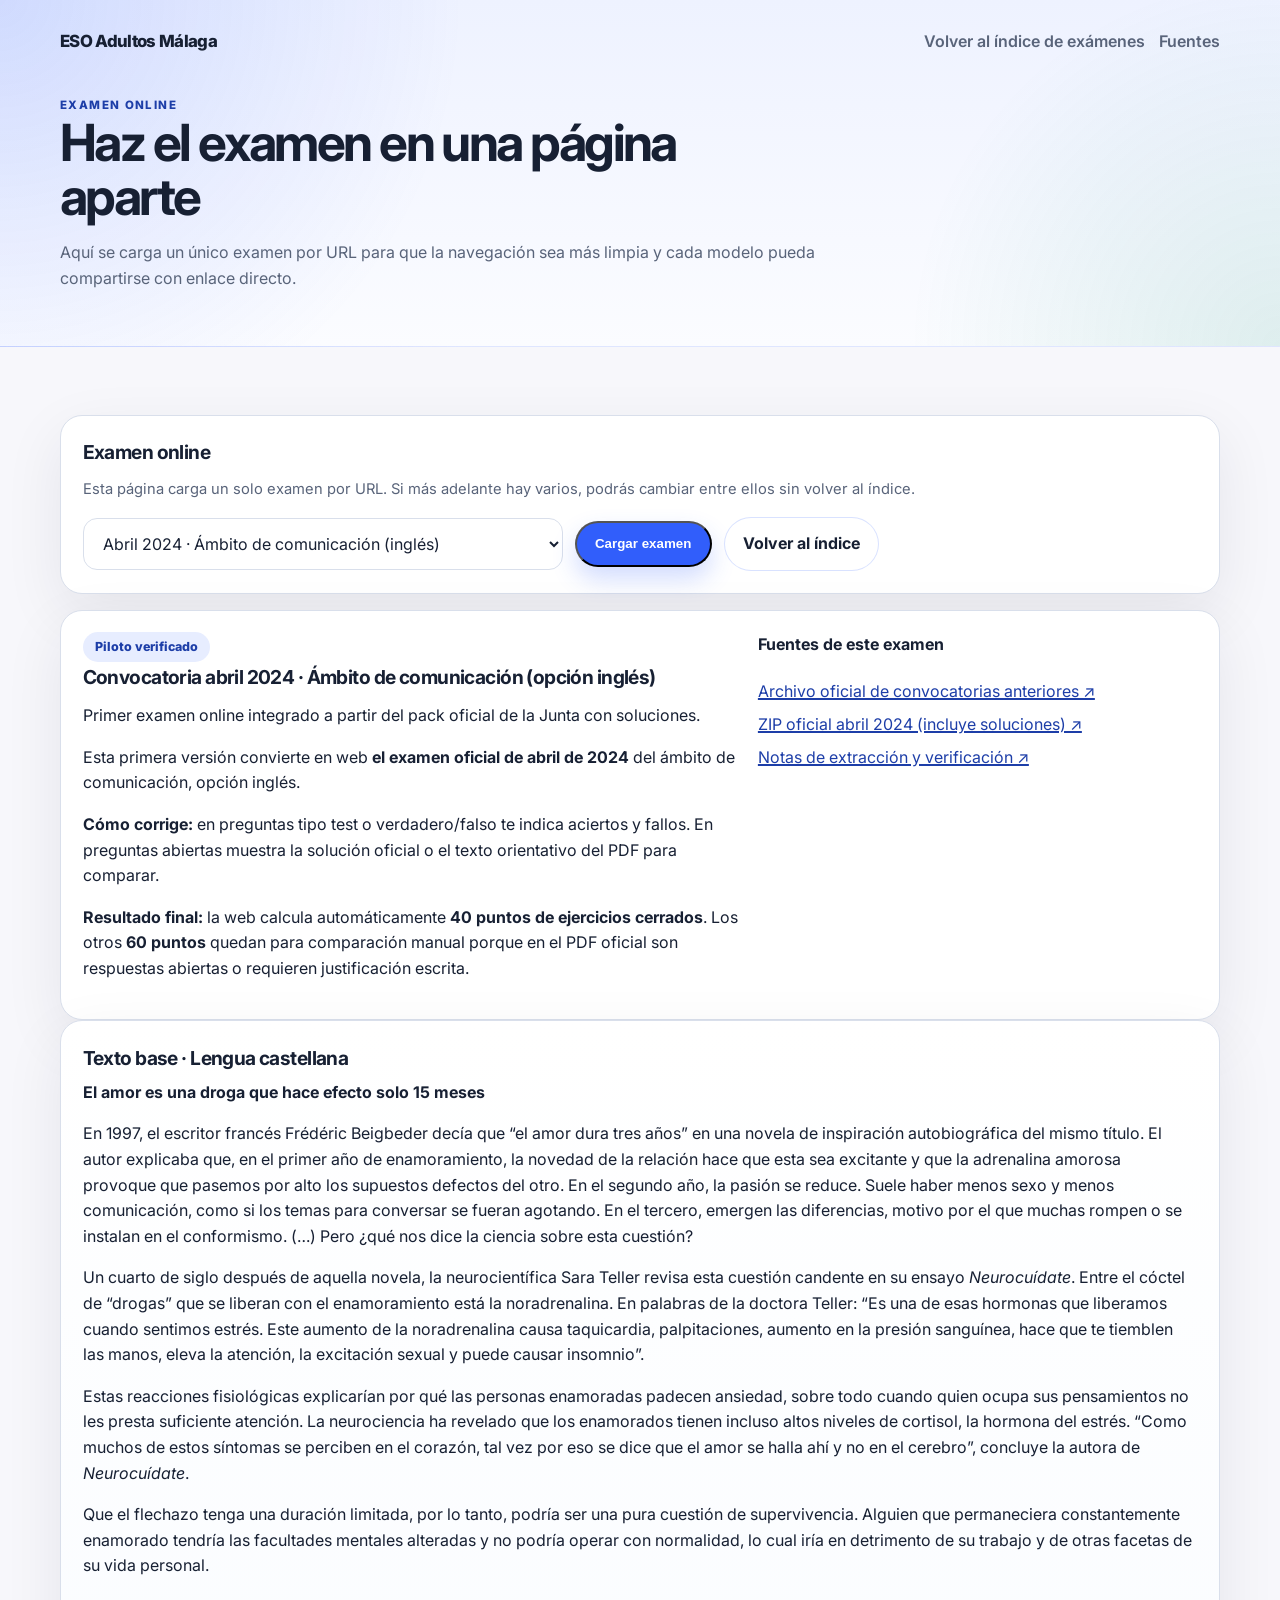
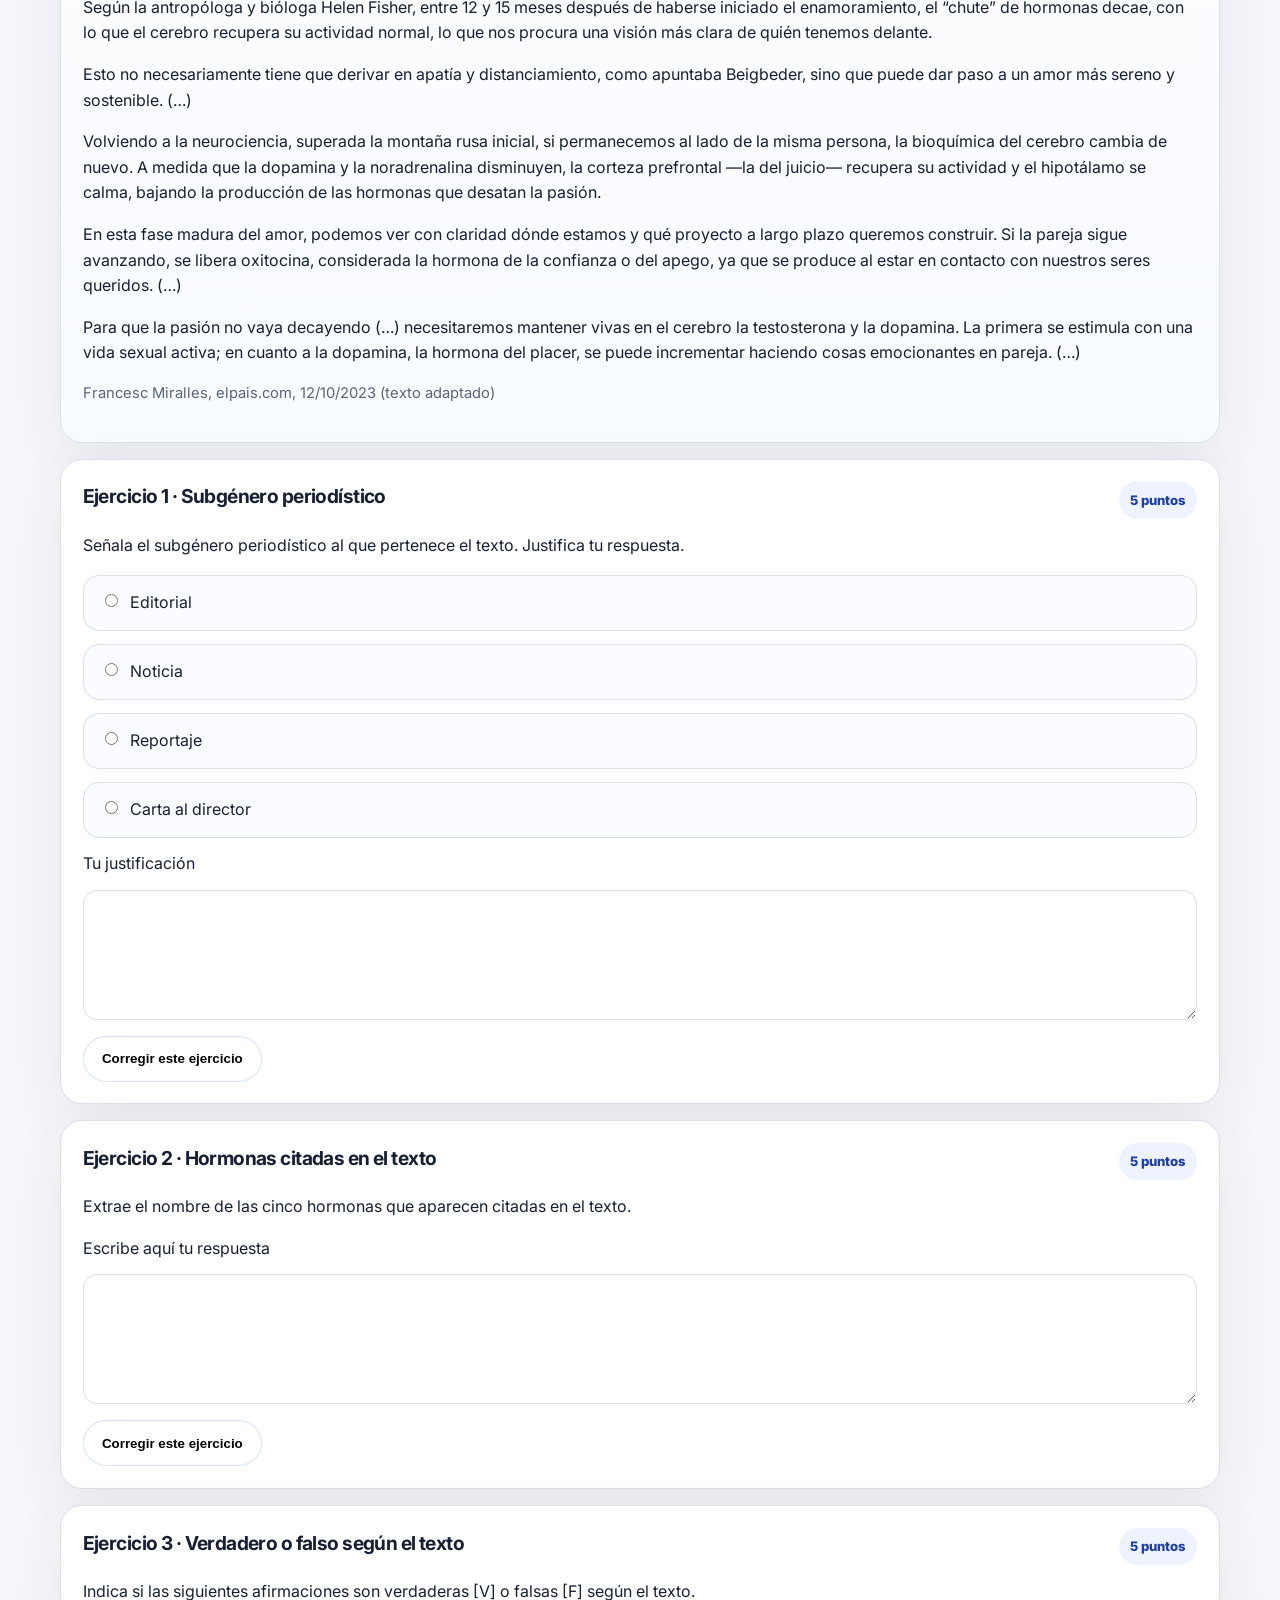
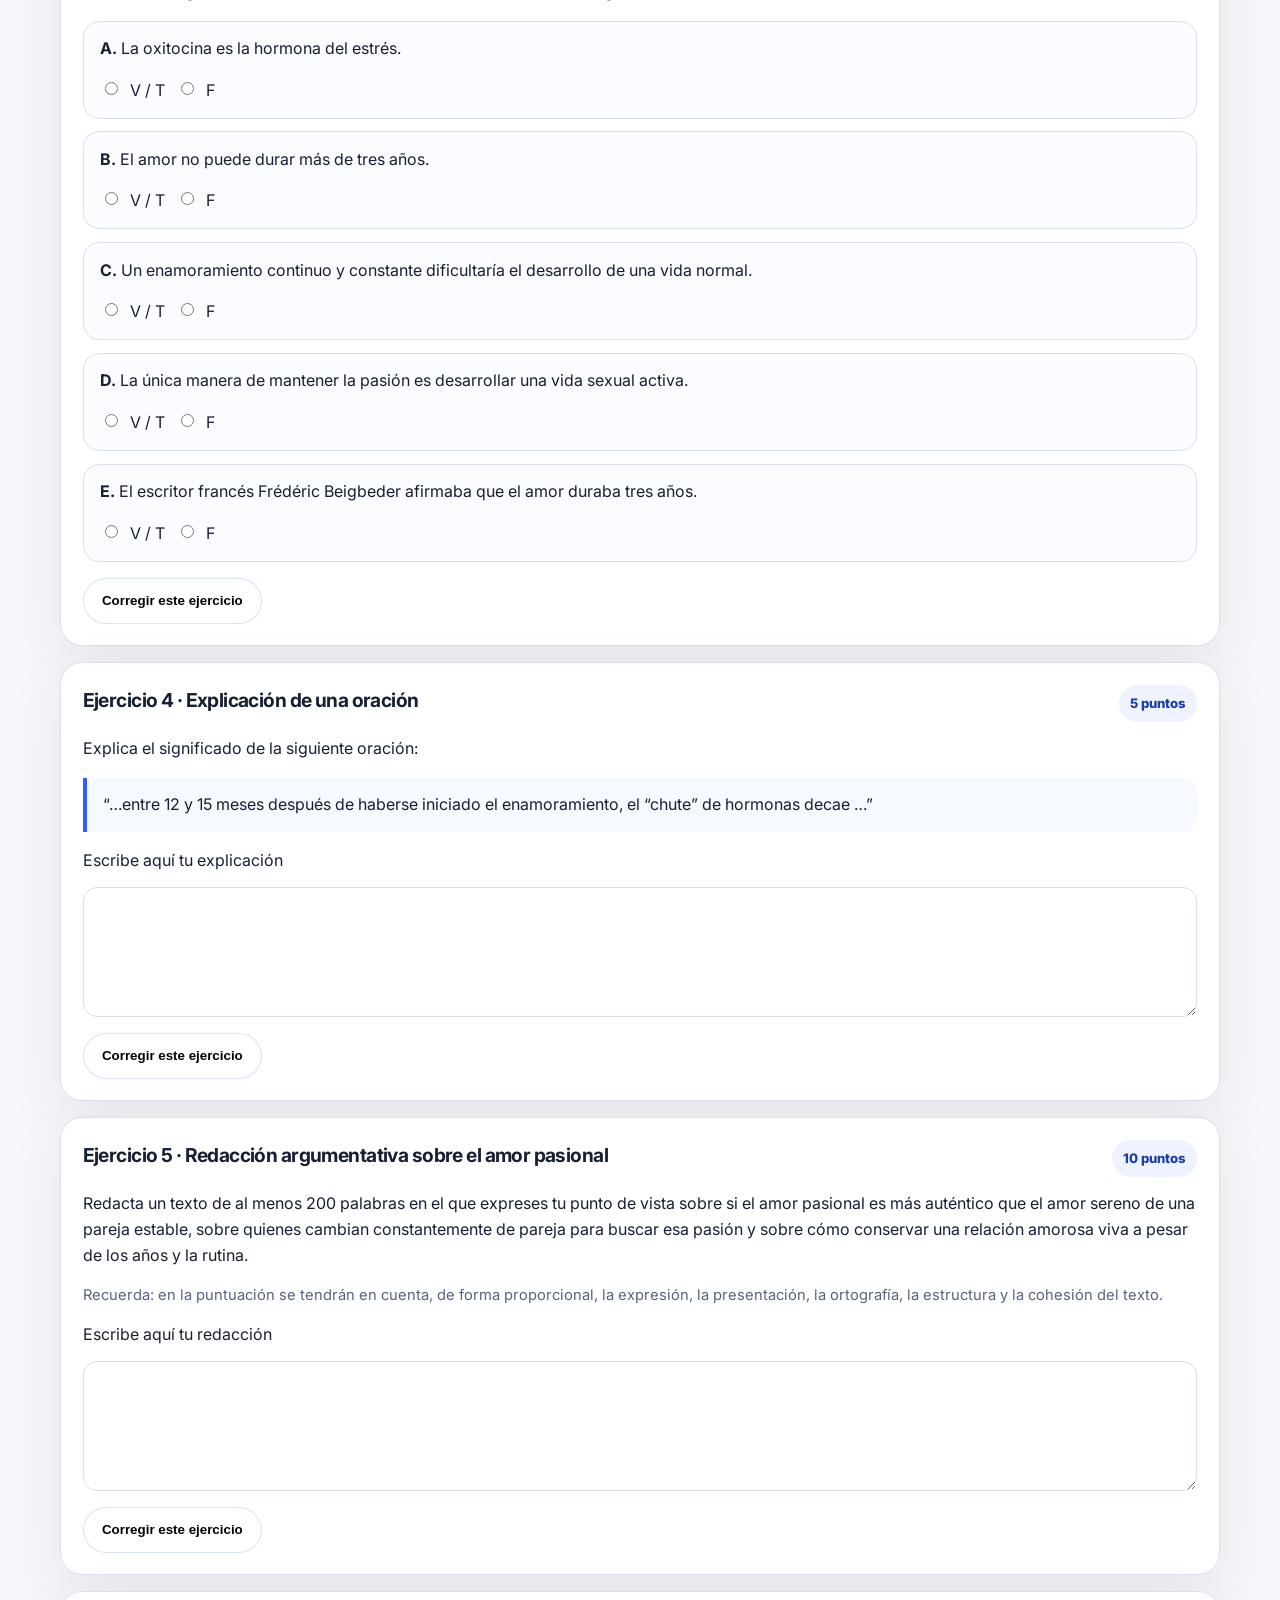
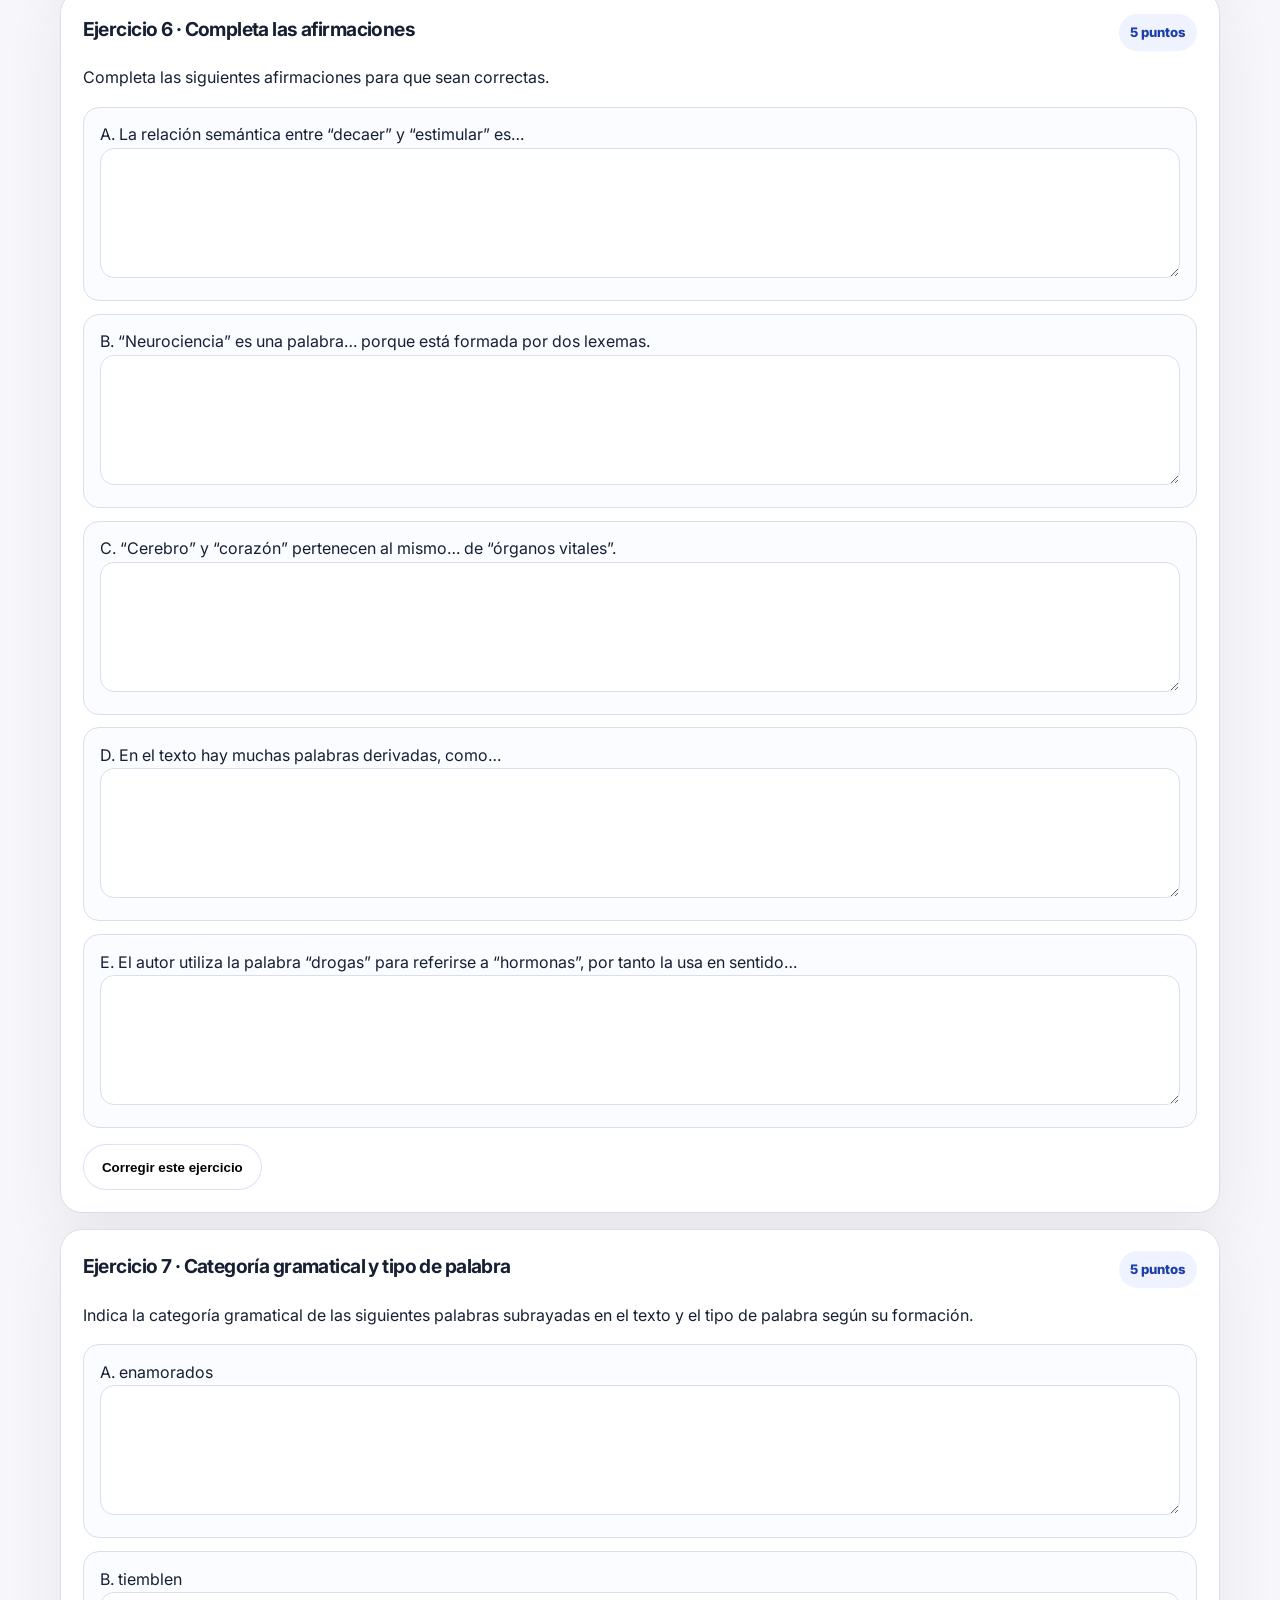
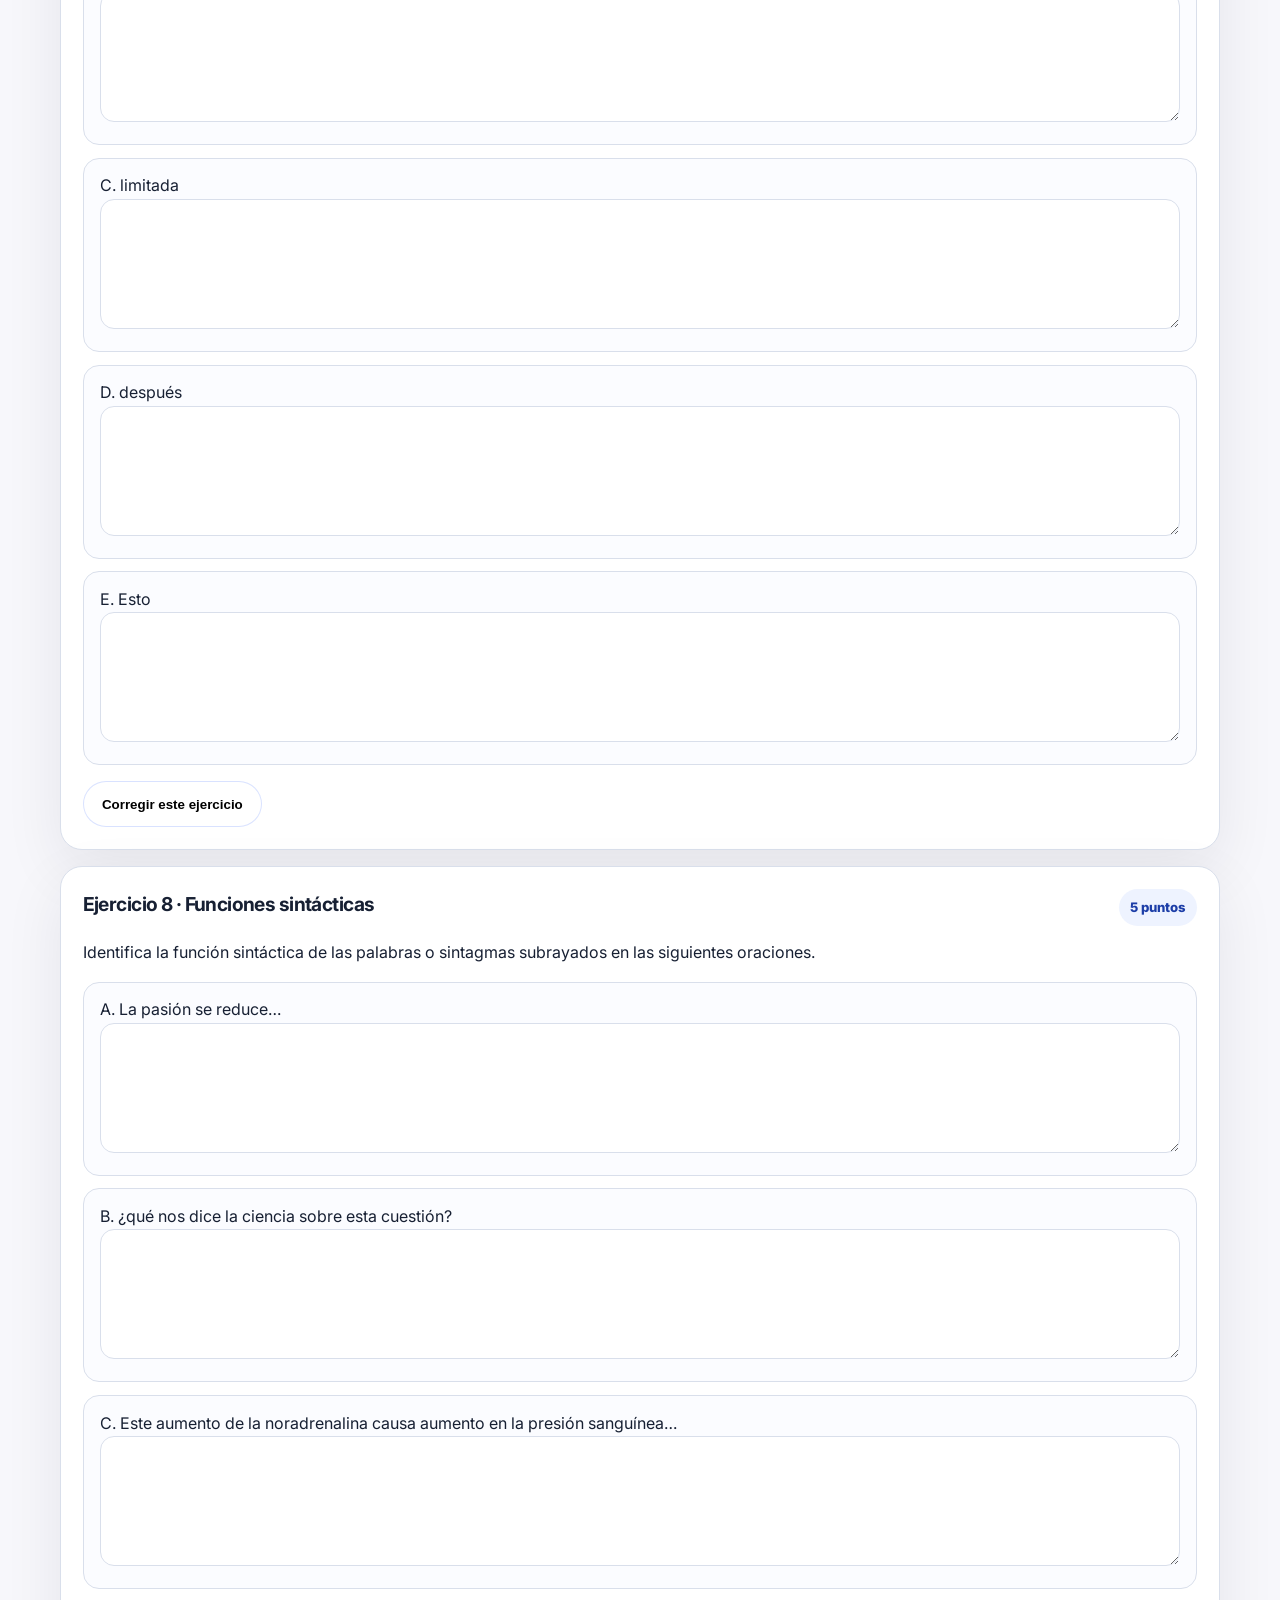
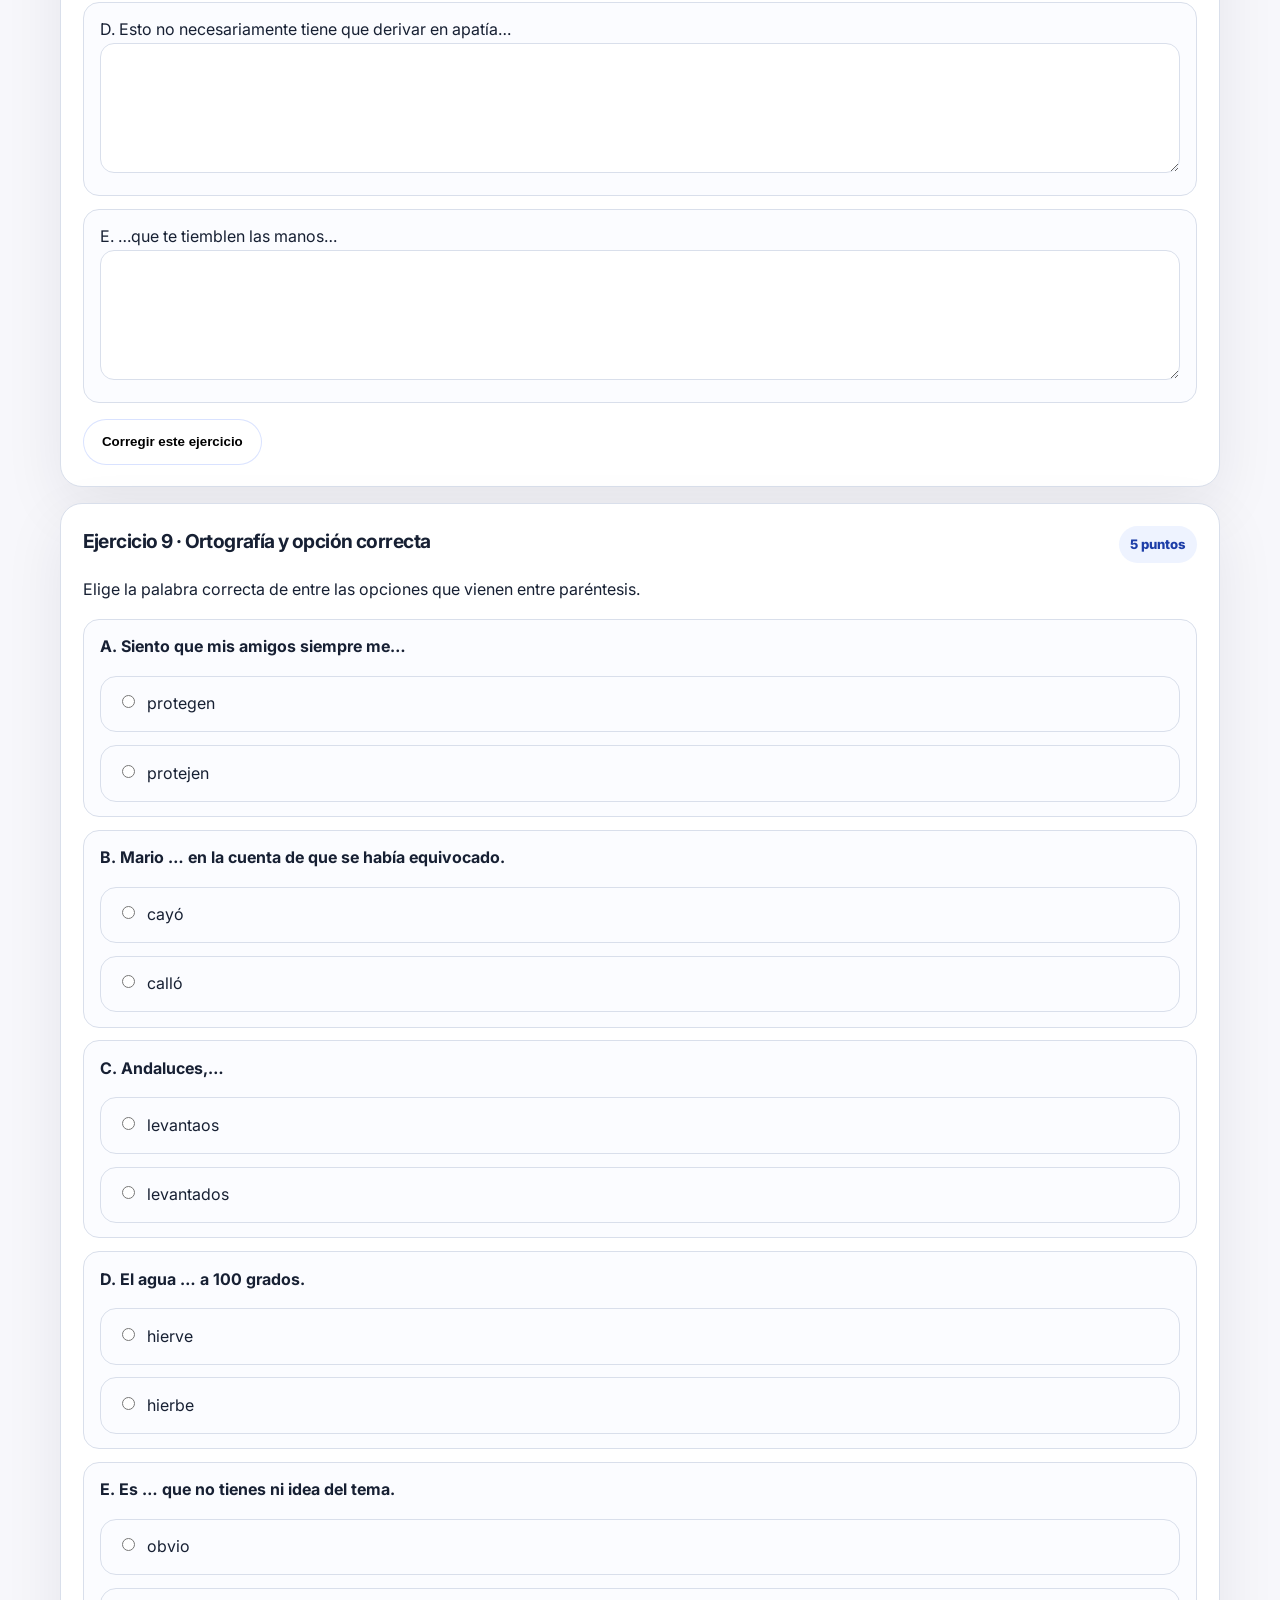
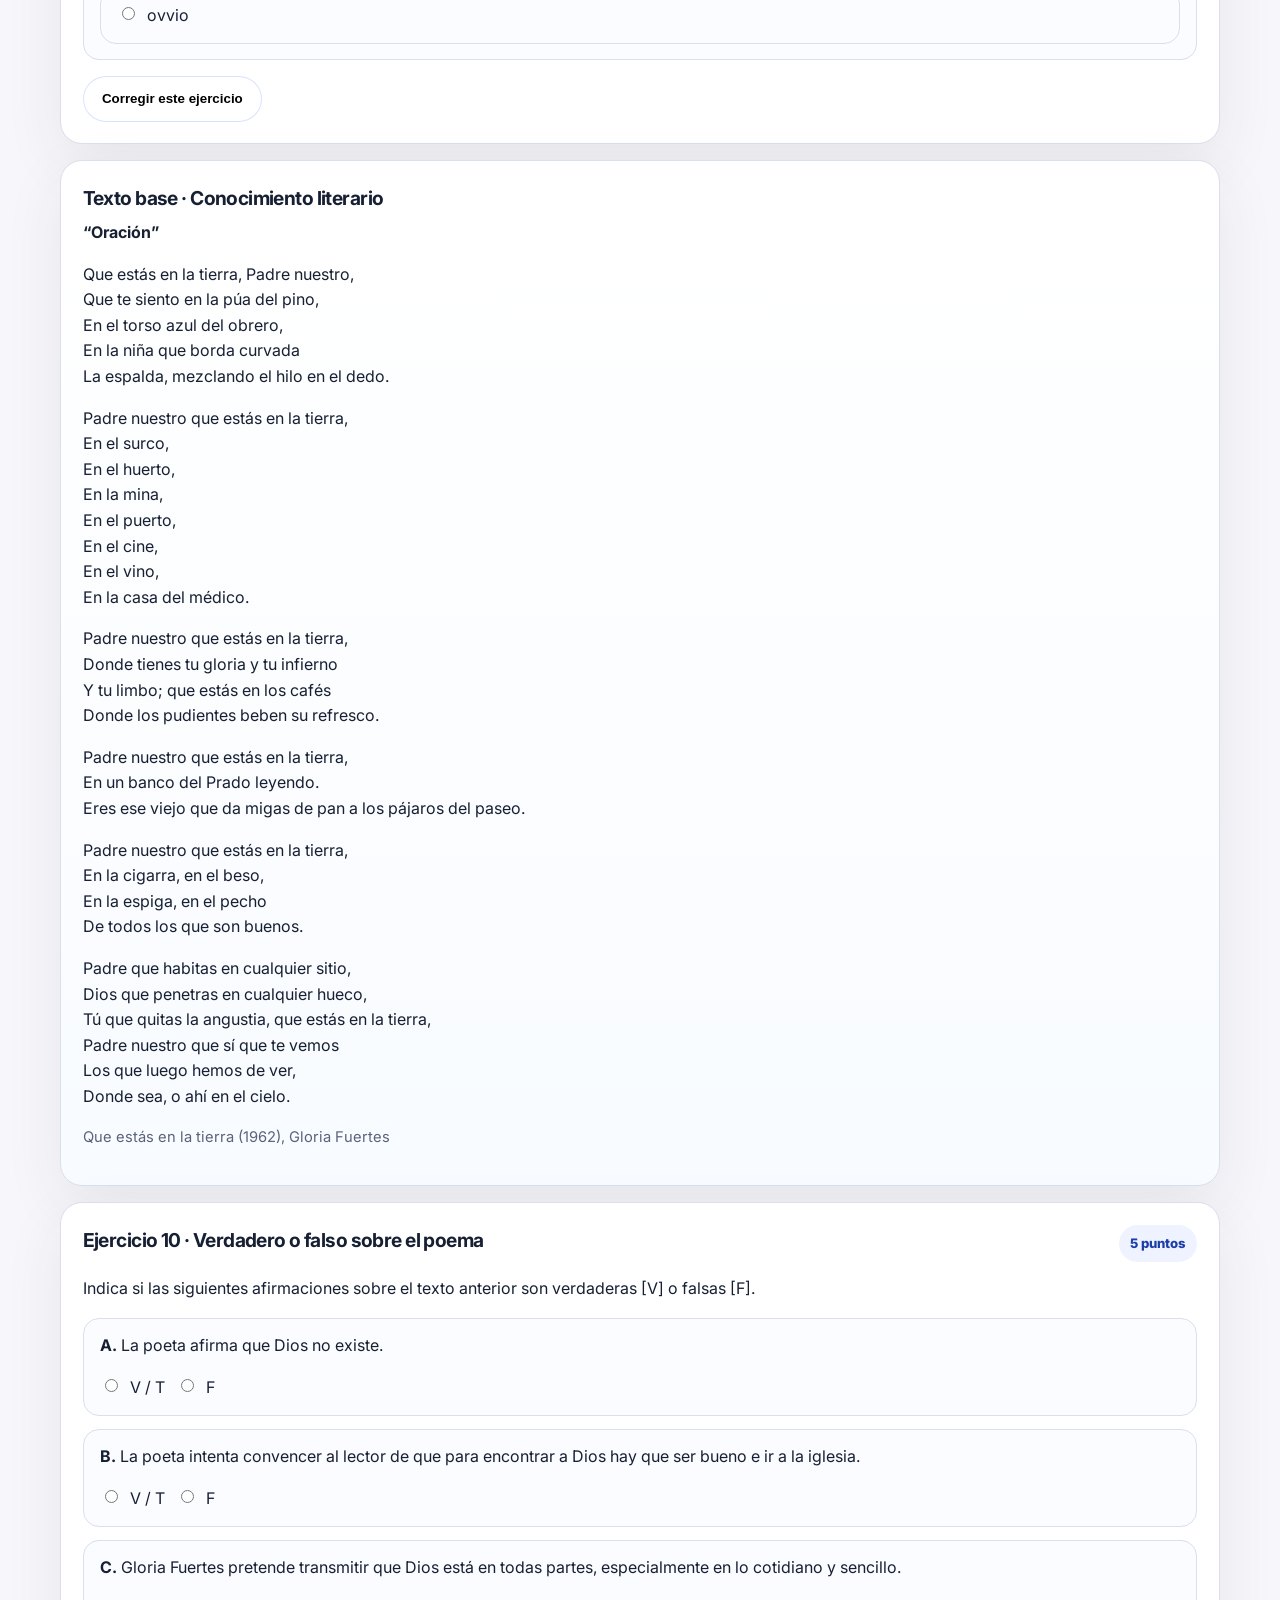
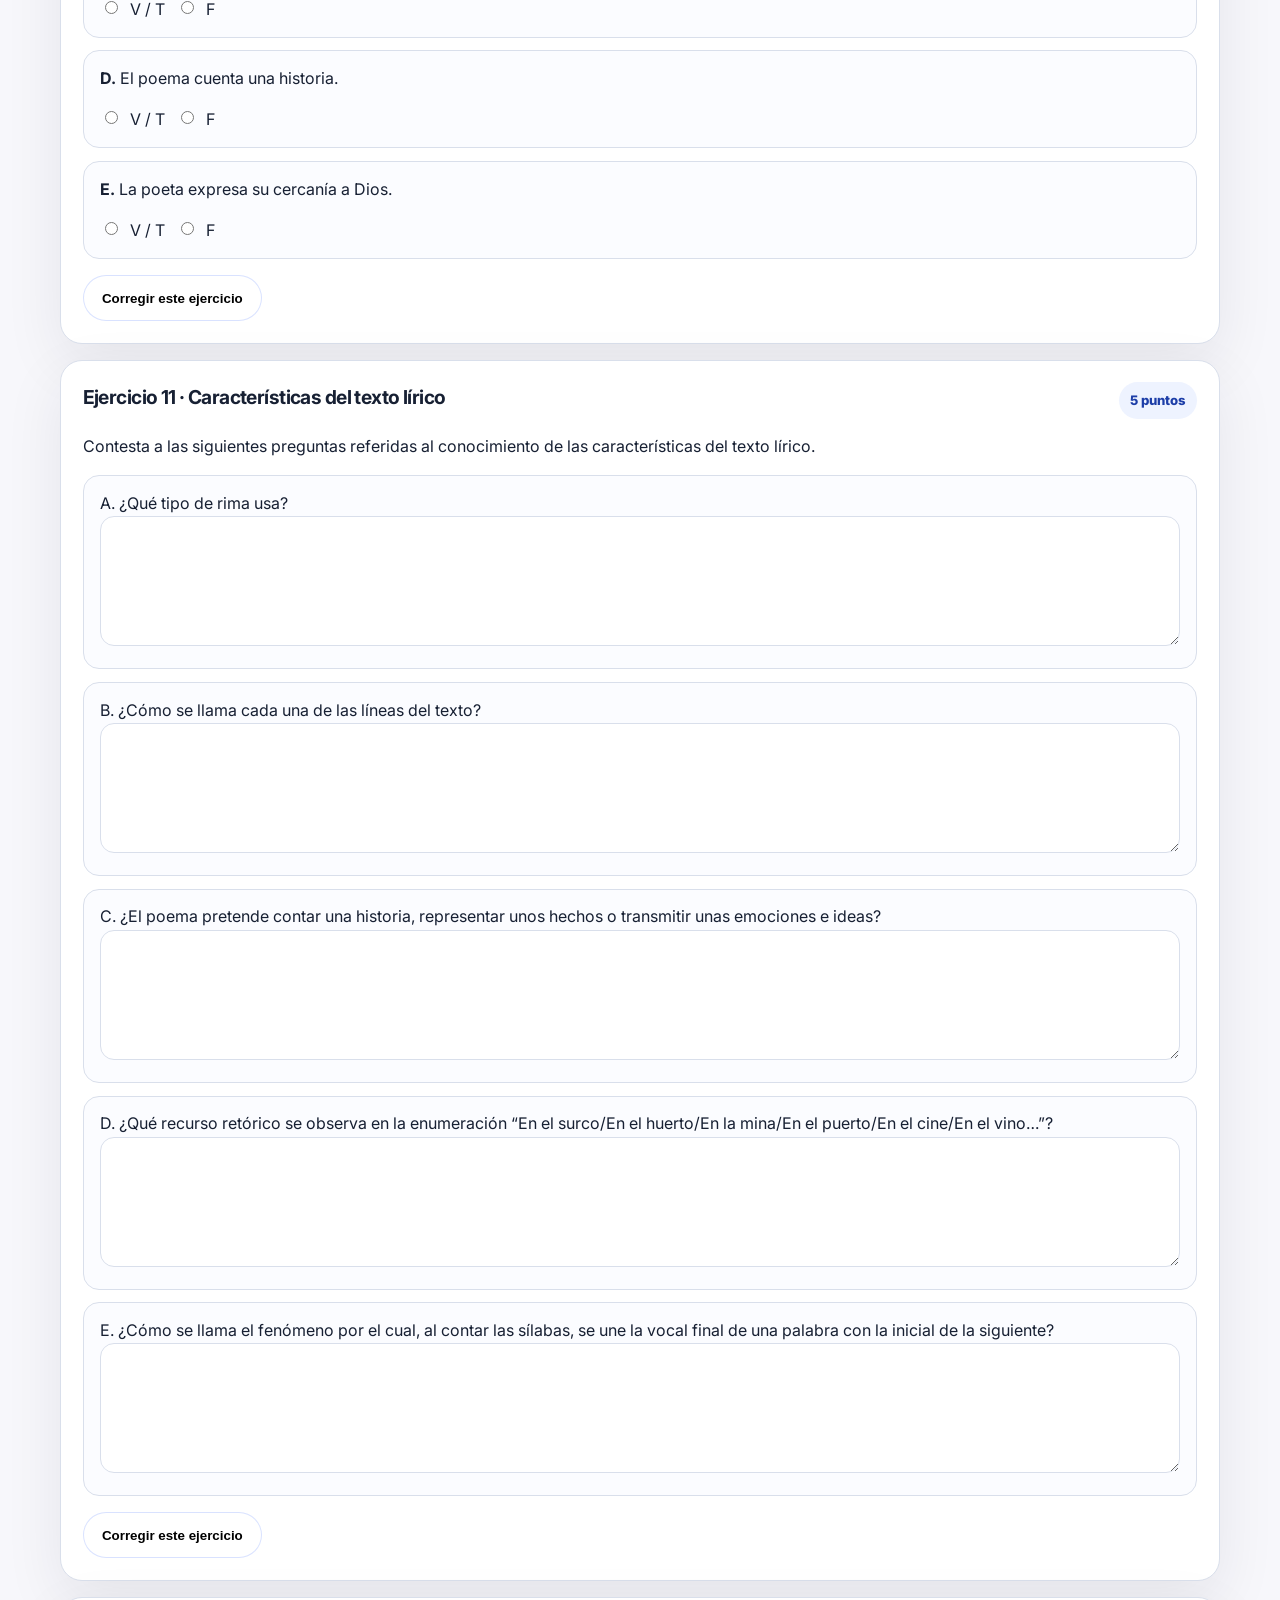
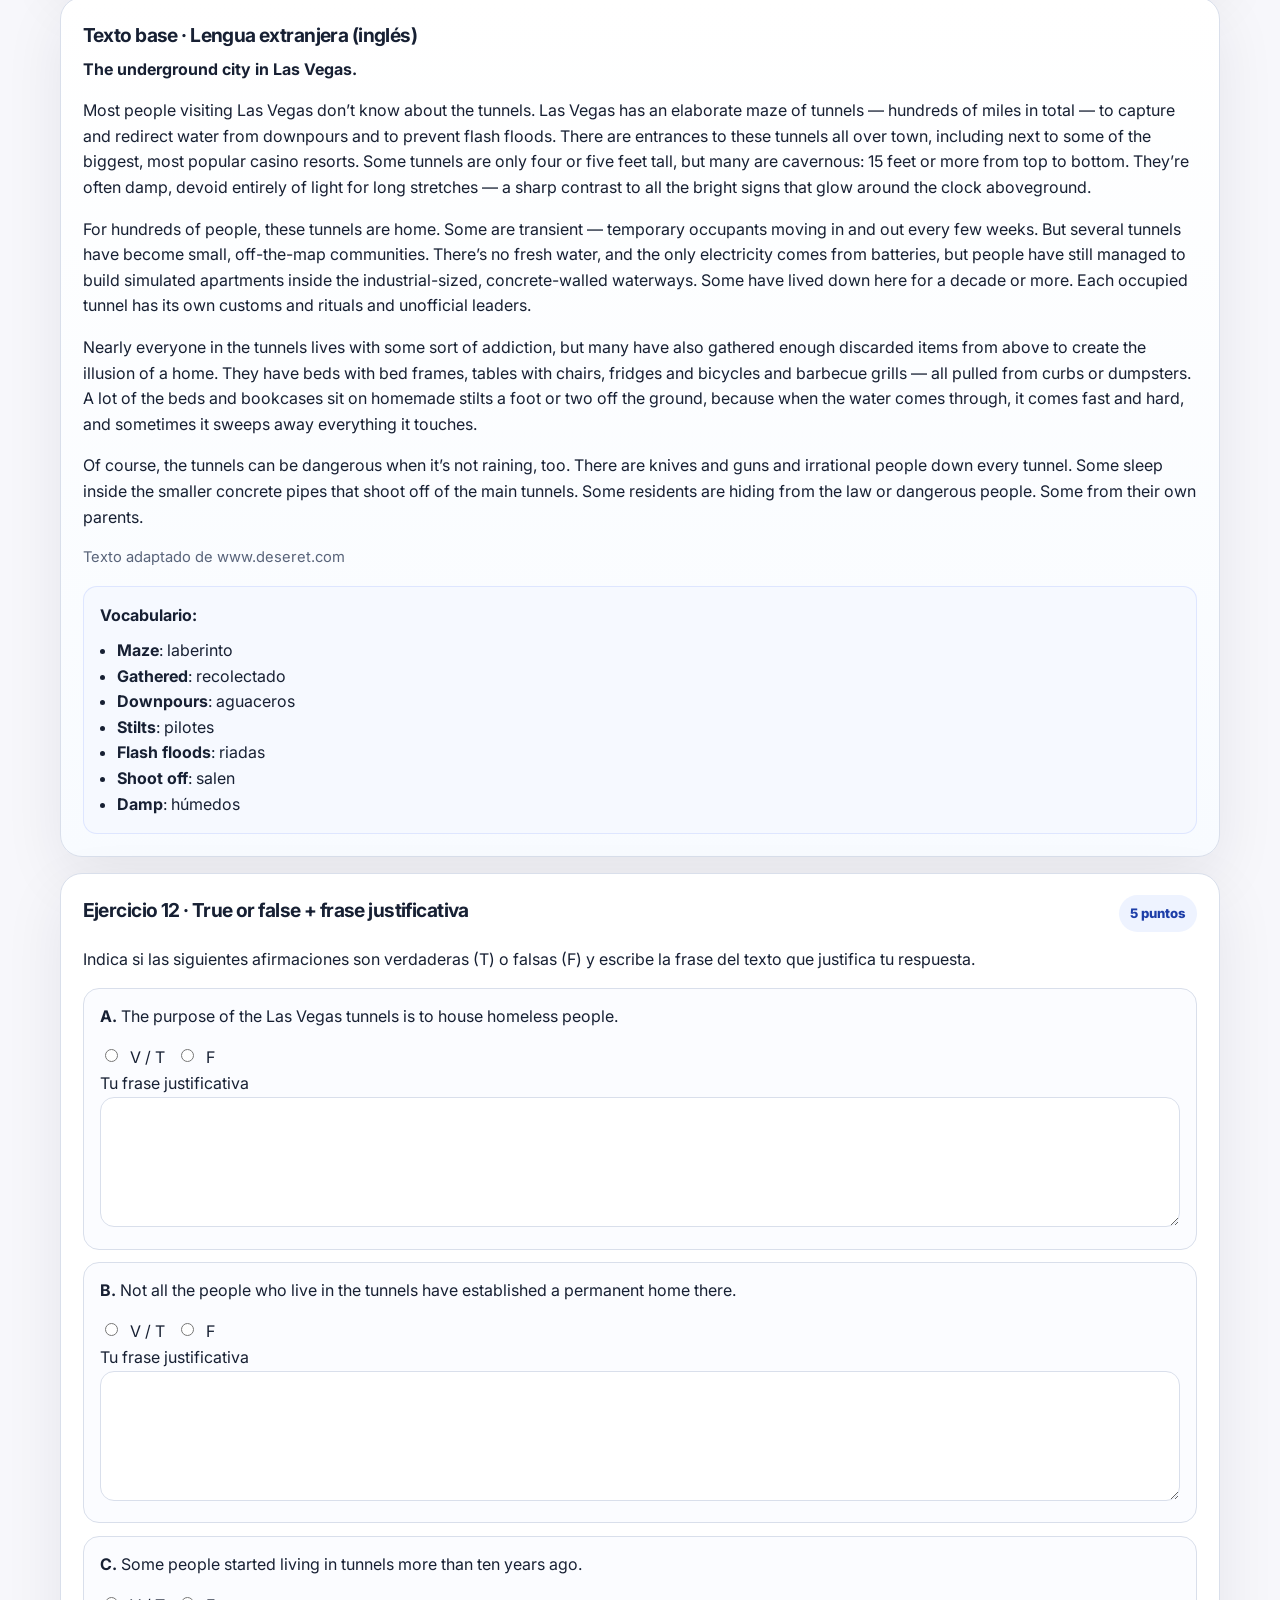
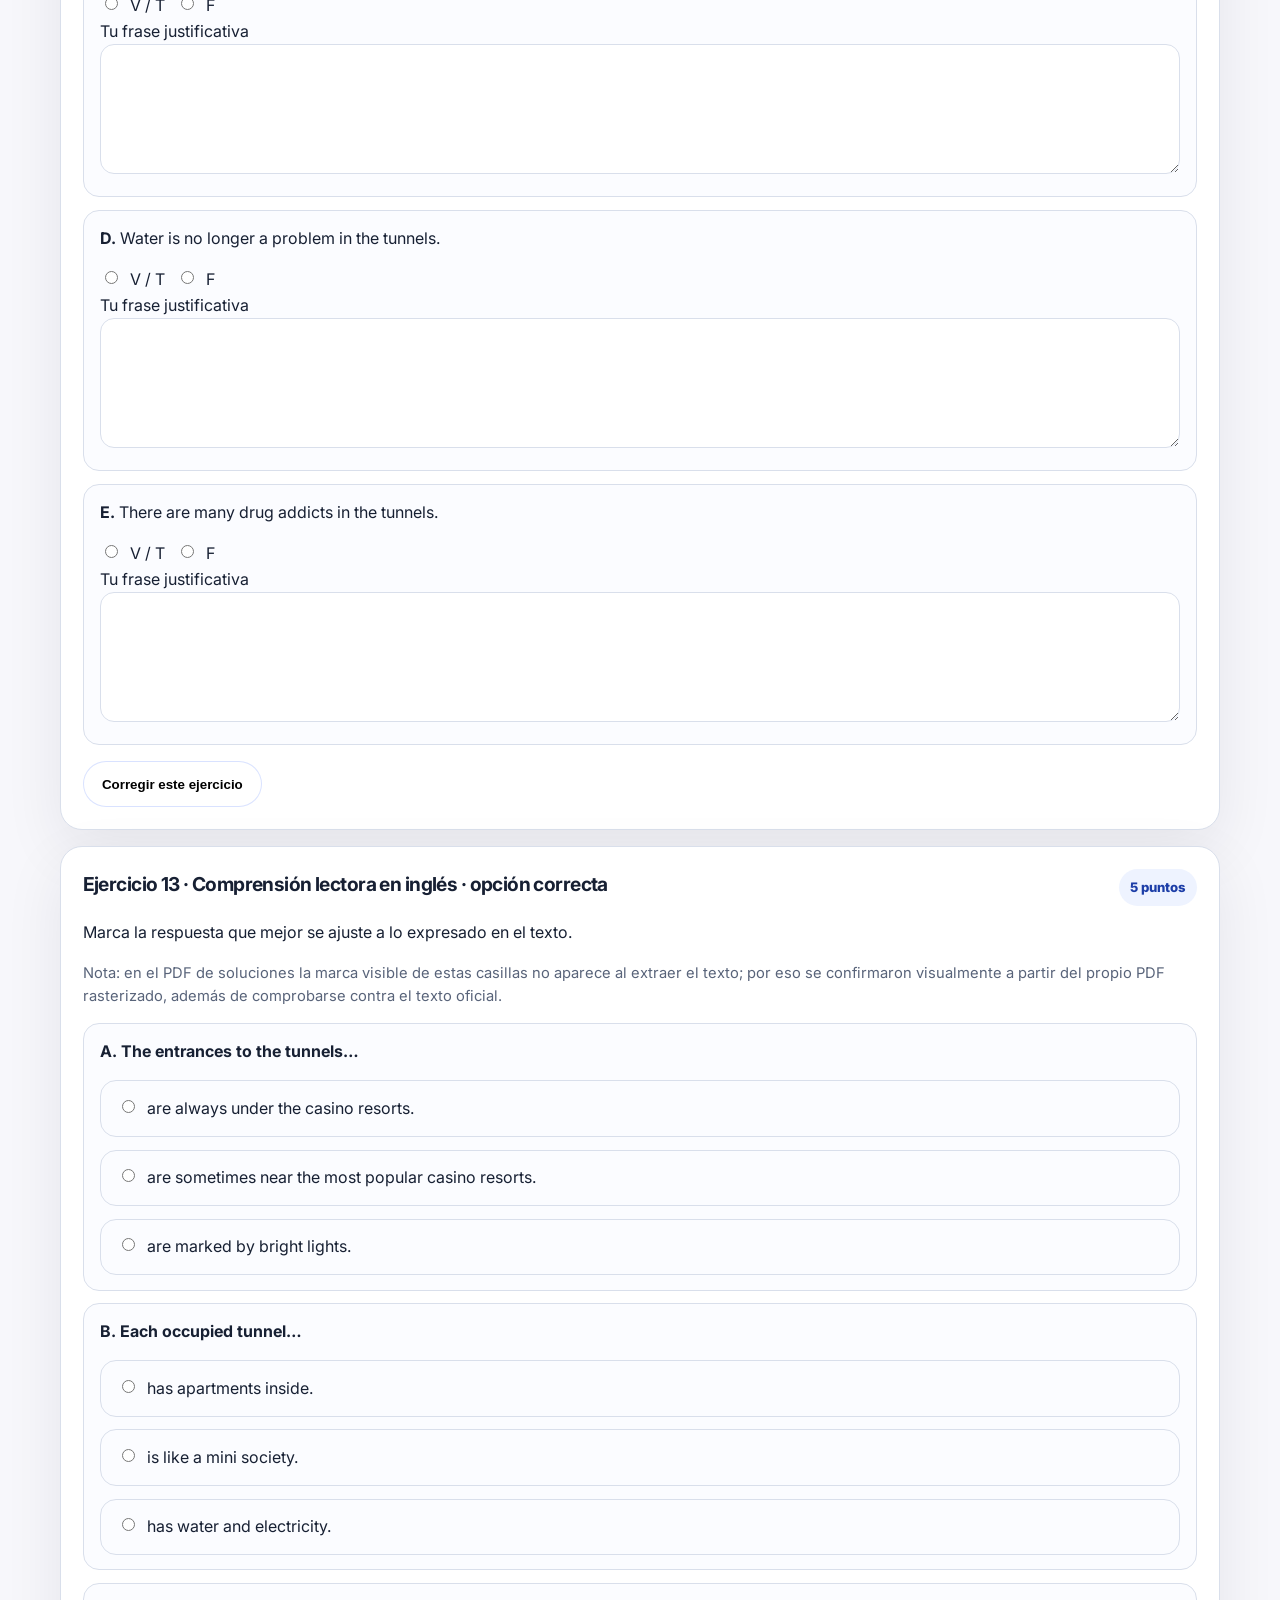
==== examen.html @ 53329b3b "feat: split online exams into separate pages" ====
<!doctype html>
<html lang="es">
  <head>
    <meta charset="UTF-8" />
    <meta name="viewport" content="width=device-width, initial-scale=1.0" />
    <title>ESO Adultos Málaga · Examen online</title>
    <meta
      name="description"
      content="Examen online para preparar la ESO de adultos en Andalucía con corrección por ejercicio y fuentes oficiales."
    />
    <link rel="preconnect" href="https://fonts.googleapis.com" />
    <link rel="preconnect" href="https://fonts.gstatic.com" crossorigin />
    <link
      href="https://fonts.googleapis.com/css2?family=Inter:wght@400;500;600;700;800&display=swap"
      rel="stylesheet"
    />
    <link rel="stylesheet" href="styles.css" />
  </head>
  <body>
    <header class="hero hero--compact">
      <div class="wrap hero__inner hero__inner--compact">
        <nav class="topbar" aria-label="Principal">
          <a class="brand" href="./">ESO Adultos Málaga</a>
          <div class="topbar__links">
            <a href="./#examenes-online">Volver al índice de exámenes</a>
            <a href="./#fuentes">Fuentes</a>
          </div>
        </nav>

        <section class="hero__copy hero__copy--wide">
          <span class="eyebrow">Examen online</span>
          <h1>Haz el examen en una página aparte</h1>
          <p class="lead">
            Aquí se carga un único examen por URL para que la navegación sea más limpia y cada modelo
            pueda compartirse con enlace directo.
          </p>
        </section>
      </div>
    </header>

    <main>
      <section class="section">
        <div class="wrap">
          <div id="exam-selector" class="exam-selector"></div>
          <div id="exam-meta" class="exam-meta"></div>
          <div id="exam-runner" class="exam-runner"></div>
        </div>
      </section>
    </main>

    <footer class="footer">
      <div class="wrap footer__inner">
        <p>
          Contrasta siempre el contenido con la convocatoria y los PDF oficiales de la Junta.
        </p>
        <a href="./#examenes-online">Volver al índice</a>
      </div>
    </footer>

    <script src="exam-data.js"></script>
    <script src="app.js"></script>
  </body>
</html>
---- styles.css ----
:root {
  --bg: #f7f7fb;
  --surface: #ffffff;
  --surface-2: #f0f4ff;
  --line: #d9dfeb;
  --text: #172033;
  --muted: #59647a;
  --primary: #315efb;
  --primary-dark: #1d3ea8;
  --accent: #0d8d72;
  --warning: #f0a500;
  --shadow: 0 20px 60px rgba(20, 27, 45, 0.08);
  --radius: 22px;
  --radius-sm: 14px;
  --max: 1160px;
}

* {
  box-sizing: border-box;
}

html {
  scroll-behavior: smooth;
}

body {
  margin: 0;
  font-family: "Inter", system-ui, -apple-system, BlinkMacSystemFont, "Segoe UI", sans-serif;
  background: var(--bg);
  color: var(--text);
  line-height: 1.6;
}

a {
  color: inherit;
}

.wrap {
  width: min(var(--max), calc(100% - 2rem));
  margin: 0 auto;
}

.hero {
  background:
    radial-gradient(circle at top left, rgba(49, 94, 251, 0.16), transparent 35%),
    radial-gradient(circle at bottom right, rgba(13, 141, 114, 0.12), transparent 28%),
    linear-gradient(180deg, #eef2ff 0%, #fbfcff 100%);
  border-bottom: 1px solid rgba(49, 94, 251, 0.1);
}

.hero__inner {
  padding: 1.25rem 0 4rem;
}

.hero__inner--compact {
  padding-bottom: 2.4rem;
}

.hero--compact {
  border-bottom: 1px solid rgba(49, 94, 251, 0.08);
}

.topbar {
  display: flex;
  align-items: center;
  justify-content: space-between;
  gap: 1rem;
  padding: 0.5rem 0 2.25rem;
}

.brand {
  text-decoration: none;
  font-weight: 800;
  letter-spacing: -0.04em;
  font-size: 1.05rem;
}

.topbar__links {
  display: flex;
  flex-wrap: wrap;
  gap: 0.9rem;
}

.topbar__links a {
  text-decoration: none;
  color: var(--muted);
  font-weight: 600;
}

.topbar__links a:hover,
.topbar__links a:focus {
  color: var(--primary-dark);
}

.hero__content {
  display: grid;
  grid-template-columns: minmax(0, 1.5fr) minmax(280px, 0.95fr);
  gap: 2rem;
  align-items: center;
}

.eyebrow {
  display: inline-flex;
  align-items: center;
  gap: 0.45rem;
  text-transform: uppercase;
  letter-spacing: 0.12em;
  font-size: 0.72rem;
  font-weight: 800;
  color: var(--primary-dark);
}

h1,
 h2,
 h3,
 h4,
 p {
  margin-top: 0;
}

h1 {
  font-size: clamp(2.2rem, 4vw, 4rem);
  line-height: 1.05;
  margin-bottom: 1rem;
  letter-spacing: -0.05em;
}

h2 {
  font-size: clamp(1.8rem, 2.8vw, 2.7rem);
  line-height: 1.08;
  margin-bottom: 0.75rem;
  letter-spacing: -0.04em;
}

h3 {
  font-size: 1.2rem;
  letter-spacing: -0.03em;
  margin-bottom: 0.65rem;
}

.lead,
.section__heading p,
.card p,
.calendar__note,
.footer p {
  color: var(--muted);
}

.hero__actions {
  display: flex;
  flex-wrap: wrap;
  gap: 0.9rem;
  margin-top: 1.5rem;
}

.hero__copy--wide {
  max-width: 760px;
}

.button {
  display: inline-flex;
  align-items: center;
  justify-content: center;
  min-height: 46px;
  padding: 0.85rem 1.15rem;
  border-radius: 999px;
  text-decoration: none;
  font-weight: 700;
  transition: transform 0.15s ease, box-shadow 0.15s ease, background 0.15s ease;
}

.button:hover {
  transform: translateY(-1px);
}

.button--primary {
  background: var(--primary);
  color: #fff;
  box-shadow: 0 12px 25px rgba(49, 94, 251, 0.22);
}

.button--ghost {
  background: rgba(255, 255, 255, 0.7);
  border: 1px solid rgba(49, 94, 251, 0.18);
}

.hero__panel,
.card,
.ambito,
.source-card {
  background: var(--surface);
  border: 1px solid var(--line);
  border-radius: var(--radius);
  box-shadow: var(--shadow);
}

.hero__panel {
  padding: 1.5rem;
}

.checklist {
  margin: 0;
  padding: 0;
  list-style: none;
  display: grid;
  gap: 0.8rem;
}

.checklist li {
  position: relative;
  padding-left: 1.7rem;
}

.checklist li::before {
  content: "✓";
  position: absolute;
  left: 0;
  top: 0;
  color: var(--accent);
  font-weight: 800;
}

.section {
  padding: 4.25rem 0;
}

.section--alt {
  background: #eef3fb;
  border-top: 1px solid rgba(49, 94, 251, 0.06);
  border-bottom: 1px solid rgba(49, 94, 251, 0.06);
}

.section__heading {
  max-width: 760px;
  margin-bottom: 1.75rem;
}

.grid {
  display: grid;
  gap: 1.2rem;
}

.grid--3 {
  grid-template-columns: repeat(3, minmax(0, 1fr));
}

.card {
  padding: 1.35rem;
}

.card--soft {
  background: linear-gradient(180deg, #ffffff 0%, #f6f9ff 100%);
}

.card--accent {
  background: linear-gradient(180deg, #1e2f60 0%, #152145 100%);
  color: #fff;
}

.card--accent p,
.card--accent .checklist li,
.card--accent h3 {
  color: inherit;
}

.card--accent .checklist li::before {
  color: #9fe6d5;
}

.calendar {
  margin-top: 1.5rem;
  display: grid;
  gap: 1rem;
}

.calendar__items {
  display: grid;
  grid-template-columns: repeat(4, minmax(0, 1fr));
  gap: 1rem;
}

.date-card {
  padding: 1rem;
  border-radius: var(--radius-sm);
  background: var(--surface-2);
  border: 1px solid rgba(49, 94, 251, 0.12);
}

.date-card time {
  display: inline-block;
  font-size: 0.85rem;
  font-weight: 800;
  color: var(--primary-dark);
  margin-bottom: 0.45rem;
}

.pill {
  display: inline-flex;
  align-items: center;
  justify-content: center;
  width: fit-content;
  padding: 0.3rem 0.75rem;
  border-radius: 999px;
  font-size: 0.78rem;
  font-weight: 800;
  background: #e7edff;
  color: var(--primary-dark);
}

.pill--dark {
  background: rgba(255, 255, 255, 0.12);
  color: #fff;
}

.ambitos-grid {
  display: grid;
  gap: 1.35rem;
}

.ambito {
  padding: 1.4rem;
}

.ambito__header {
  display: flex;
  flex-wrap: wrap;
  justify-content: space-between;
  gap: 1rem;
  margin-bottom: 1rem;
}

.ambito__badge {
  display: inline-flex;
  align-items: center;
  gap: 0.4rem;
  background: rgba(13, 141, 114, 0.12);
  color: #0f745e;
  border-radius: 999px;
  padding: 0.35rem 0.7rem;
  font-size: 0.8rem;
  font-weight: 700;
}

.ambito__columns {
  display: grid;
  grid-template-columns: 1.05fr 1.2fr;
  gap: 1rem;
}

.ambito__list,
.link-list,
.steps {
  margin: 0;
  padding-left: 1.1rem;
}

.link-list {
  display: grid;
  gap: 0.6rem;
}

.link-list a {
  color: var(--primary-dark);
  text-decoration-thickness: 2px;
}

.link-list small,
.meta {
  color: var(--muted);
  display: block;
}

.meta {
  font-size: 0.92rem;
}

.split {
  display: grid;
  grid-template-columns: 1.2fr 0.9fr;
  gap: 1.4rem;
  align-items: start;
}

.steps {
  display: grid;
  gap: 1rem;
}

.steps li {
  padding-left: 0.35rem;
}

.card-list {
  display: grid;
  gap: 1rem;
}

.source-card {
  padding: 1.2rem;
}

.sources-grid {
  display: grid;
  grid-template-columns: repeat(2, minmax(0, 1fr));
  gap: 1rem;
}

.footer {
  padding: 2rem 0 3rem;
}

.footer__inner {
  display: flex;
  justify-content: space-between;
  gap: 1rem;
  align-items: center;
  border-top: 1px solid var(--line);
  padding-top: 1.25rem;
}

.footer a {
  text-decoration: none;
  font-weight: 700;
  color: var(--primary-dark);
}

.exam-selector,
.exam-meta,
.exam-runner {
  display: grid;
  gap: 1rem;
}

.exam-index-card {
  background: var(--surface);
  border: 1px solid var(--line);
  border-radius: var(--radius);
  box-shadow: var(--shadow);
  padding: 1.35rem;
  display: grid;
  gap: 0.9rem;
}

.exam-index-card__meta {
  display: flex;
  flex-wrap: wrap;
  gap: 0.6rem;
}

.exam-index-chip {
  display: inline-flex;
  align-items: center;
  padding: 0.35rem 0.7rem;
  border-radius: 999px;
  background: #f1f5ff;
  color: var(--primary-dark);
  font-size: 0.8rem;
  font-weight: 700;
}

.exam-selector {
  margin-bottom: 1rem;
}

.exam-selector__card,
.exam-meta__card,
.exam-reading,
.exam-question,
.exam-summary {
  background: var(--surface);
  border: 1px solid var(--line);
  border-radius: var(--radius);
  box-shadow: var(--shadow);
}

.exam-selector__card,
.exam-meta__card,
.exam-summary,
.exam-reading,
.exam-question {
  padding: 1.35rem;
}

.exam-selector__controls {
  display: flex;
  flex-wrap: wrap;
  gap: 0.75rem;
  align-items: center;
}

.exam-selector select,
.exam-question textarea,
.exam-question input[type="text"] {
  width: 100%;
  border: 1px solid var(--line);
  border-radius: 14px;
  padding: 0.85rem 0.95rem;
  font: inherit;
  color: var(--text);
  background: #fff;
}

.exam-selector select {
  max-width: 480px;
}

.exam-question textarea {
  min-height: 130px;
  resize: vertical;
}

.exam-meta__grid {
  display: grid;
  grid-template-columns: 1.2fr 0.8fr;
  gap: 1rem;
}

.exam-meta__sources {
  display: grid;
  gap: 0.45rem;
}

.exam-meta__sources a {
  color: var(--primary-dark);
  text-decoration-thickness: 2px;
}

.exam-blocks {
  display: grid;
  gap: 1rem;
}

.exam-reading {
  background: linear-gradient(180deg, #ffffff 0%, #f8fbff 100%);
}

.exam-reading h3,
.exam-question h3 {
  margin-bottom: 0.4rem;
}

.exam-reading blockquote,
.exam-question blockquote {
  margin: 1rem 0;
  padding: 0.9rem 1rem;
  border-left: 4px solid var(--primary);
  background: #f6f9ff;
  border-radius: 0 14px 14px 0;
}

.poem {
  white-space: normal;
}

.vocab-card {
  margin-top: 1rem;
  padding: 1rem;
  background: #f6f9ff;
  border: 1px solid rgba(49, 94, 251, 0.12);
  border-radius: 14px;
}

.vocab-card ul {
  margin: 0.6rem 0 0;
  padding-left: 1.1rem;
}

.exam-question__header {
  display: flex;
  flex-wrap: wrap;
  justify-content: space-between;
  gap: 0.8rem;
  margin-bottom: 0.9rem;
}

.exam-question__points {
  display: inline-flex;
  align-items: center;
  padding: 0.35rem 0.7rem;
  border-radius: 999px;
  background: #eef3ff;
  color: var(--primary-dark);
  font-size: 0.82rem;
  font-weight: 800;
}

.exam-fields,
.exam-group,
.exam-options,
.exam-subitems,
.exam-justifications {
  display: grid;
  gap: 0.8rem;
}

.exam-option,
.exam-bool-row,
.exam-subitem {
  padding: 0.9rem 1rem;
  border: 1px solid var(--line);
  border-radius: 16px;
  background: #fbfcff;
}

.exam-option label,
.exam-bool-row label,
.exam-subitem label {
  display: flex;
  gap: 0.6rem;
  align-items: flex-start;
}

.exam-option input,
.exam-bool-row input {
  margin-top: 0.25rem;
}

.exam-bool-controls,
.exam-actions,
.exam-summary__stats {
  display: flex;
  flex-wrap: wrap;
  gap: 0.65rem;
  align-items: center;
}

.exam-actions {
  margin-top: 1rem;
}

.exam-result {
  margin-top: 1rem;
  padding: 1rem;
  border-radius: 16px;
  background: #f7f9ff;
  border: 1px solid rgba(49, 94, 251, 0.12);
}

.exam-result ul {
  margin: 0.65rem 0 0;
  padding-left: 1.1rem;
}

.exam-feedback {
  margin: 0;
  font-weight: 700;
}

.exam-feedback--ok {
  color: #0f745e;
}

.exam-feedback--bad {
  color: #a43737;
}

.exam-feedback--warn {
  color: #8a5a00;
}

.exam-inline-note {
  margin-top: 0.75rem;
  color: var(--muted);
}

.exam-summary__stats {
  margin-top: 0.8rem;
}

.exam-stat {
  min-width: 170px;
  padding: 0.85rem 1rem;
  border-radius: 16px;
  background: #f3f7ff;
  border: 1px solid rgba(49, 94, 251, 0.12);
}

.exam-stat strong {
  display: block;
  font-size: 1.15rem;
}

@media (max-width: 980px) {
  .exam-meta__grid {
    grid-template-columns: 1fr;
  }

  .hero__content,
  .split,
  .ambito__columns,
  .grid--3,
  .calendar__items,
  .sources-grid {
    grid-template-columns: 1fr;
  }
}

@media (max-width: 760px) {
  .topbar {
    flex-direction: column;
    align-items: flex-start;
  }

  .topbar__links {
    gap: 0.75rem 1rem;
  }

  .section {
    padding: 3.5rem 0;
  }

  .hero__inner {
    padding-bottom: 3.25rem;
  }

  .footer__inner {
    flex-direction: column;
    align-items: flex-start;
  }
}
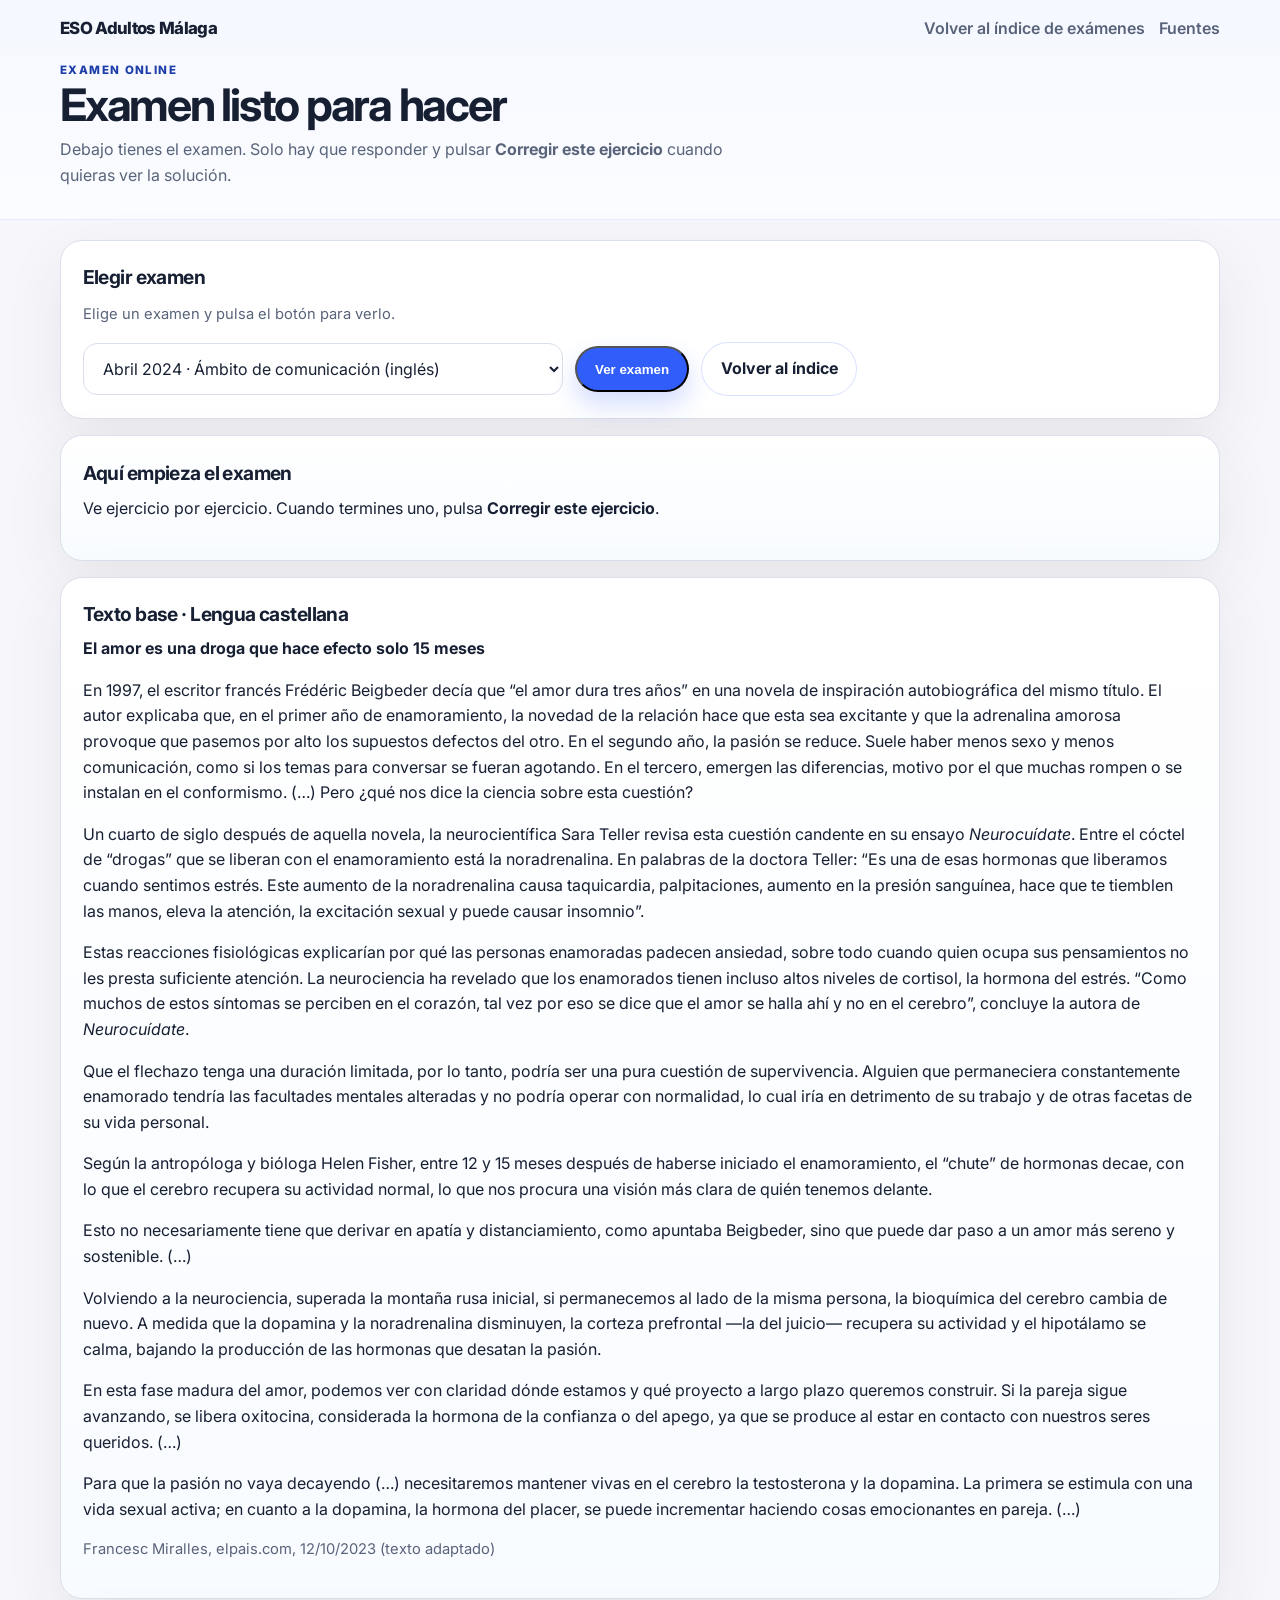
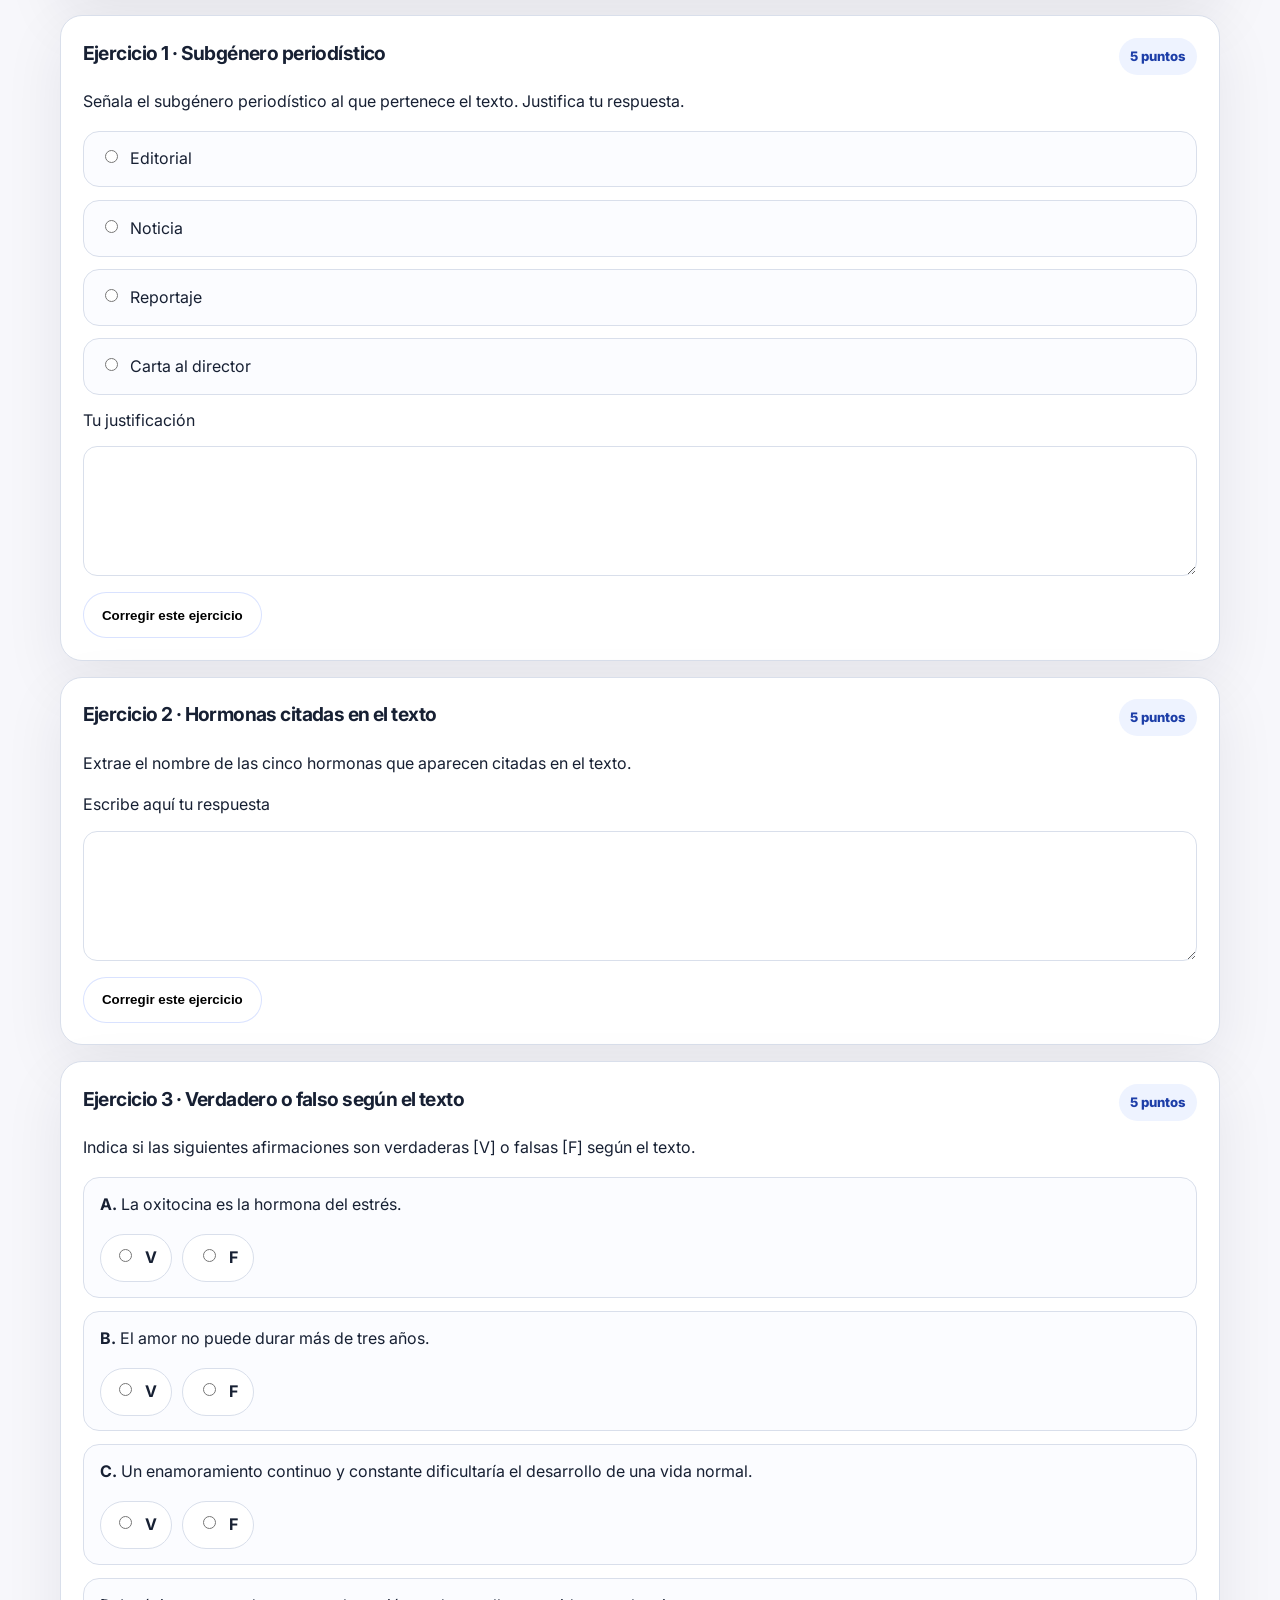
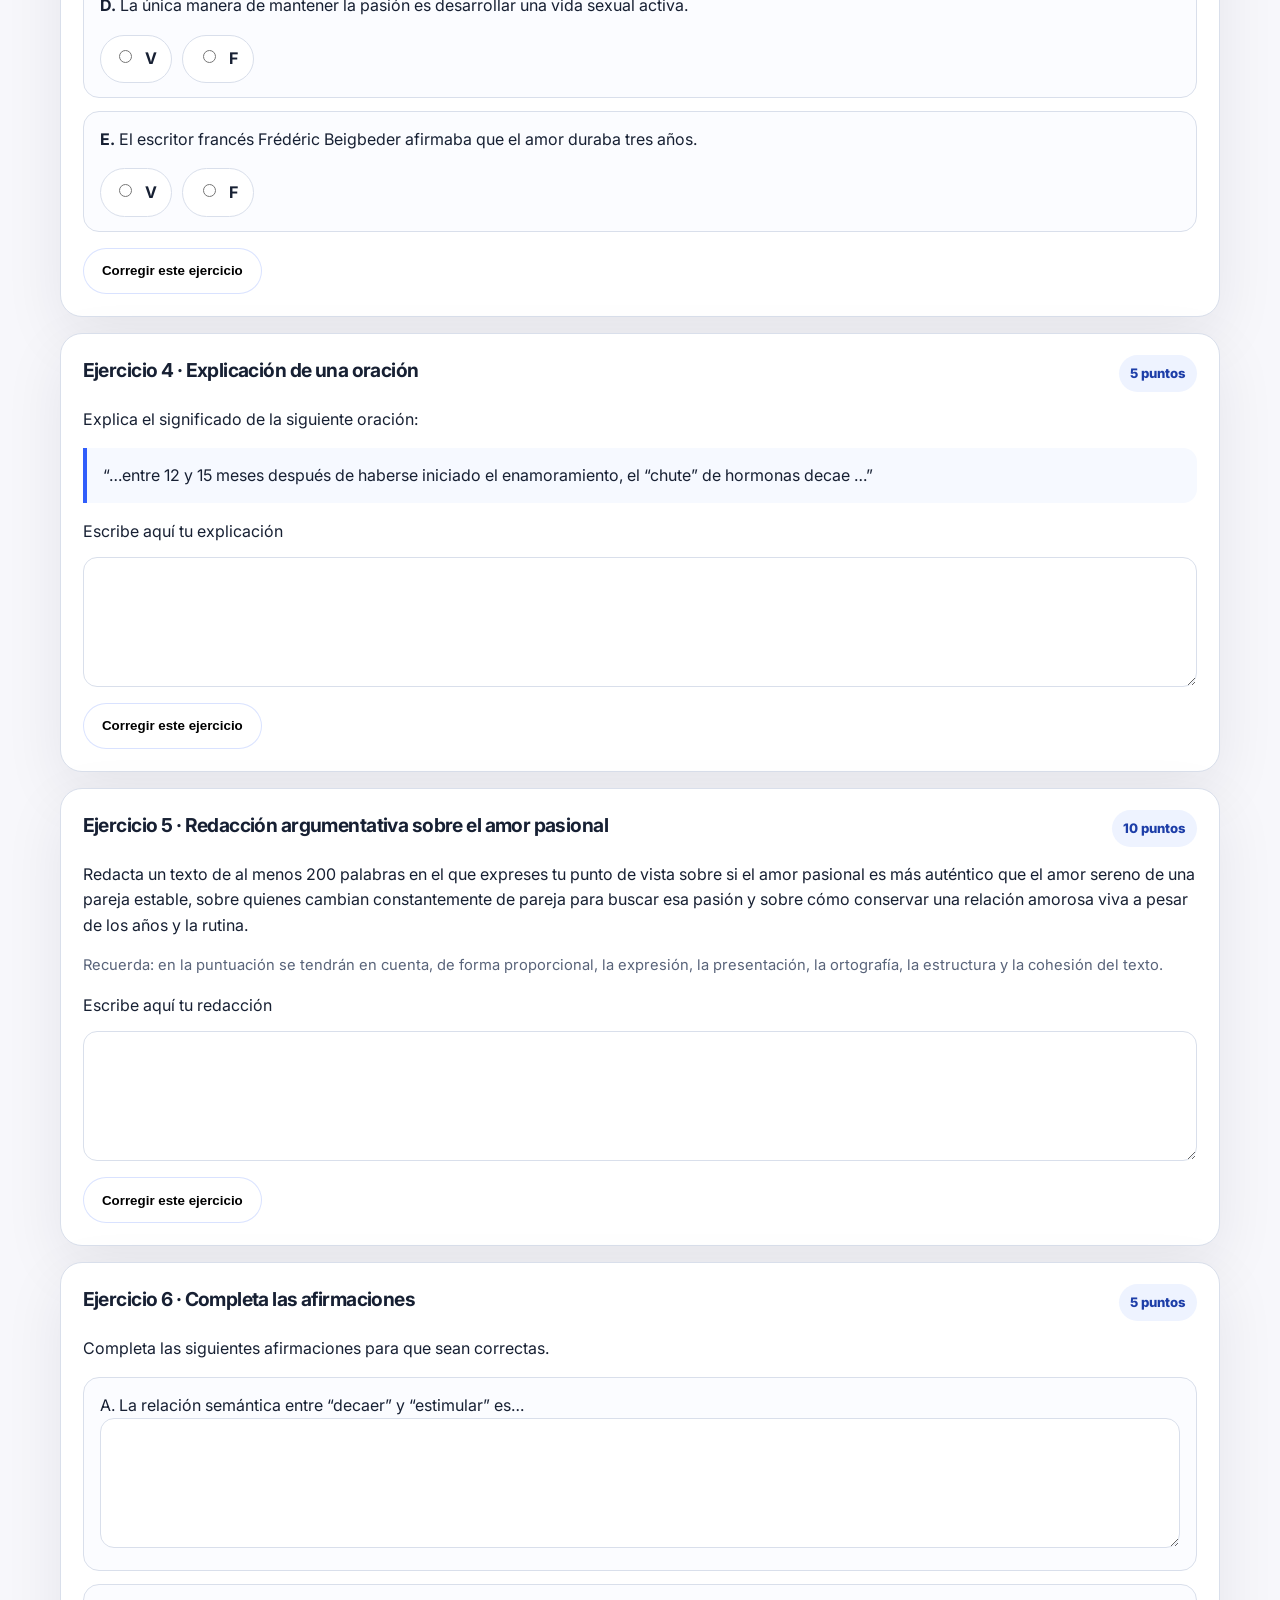
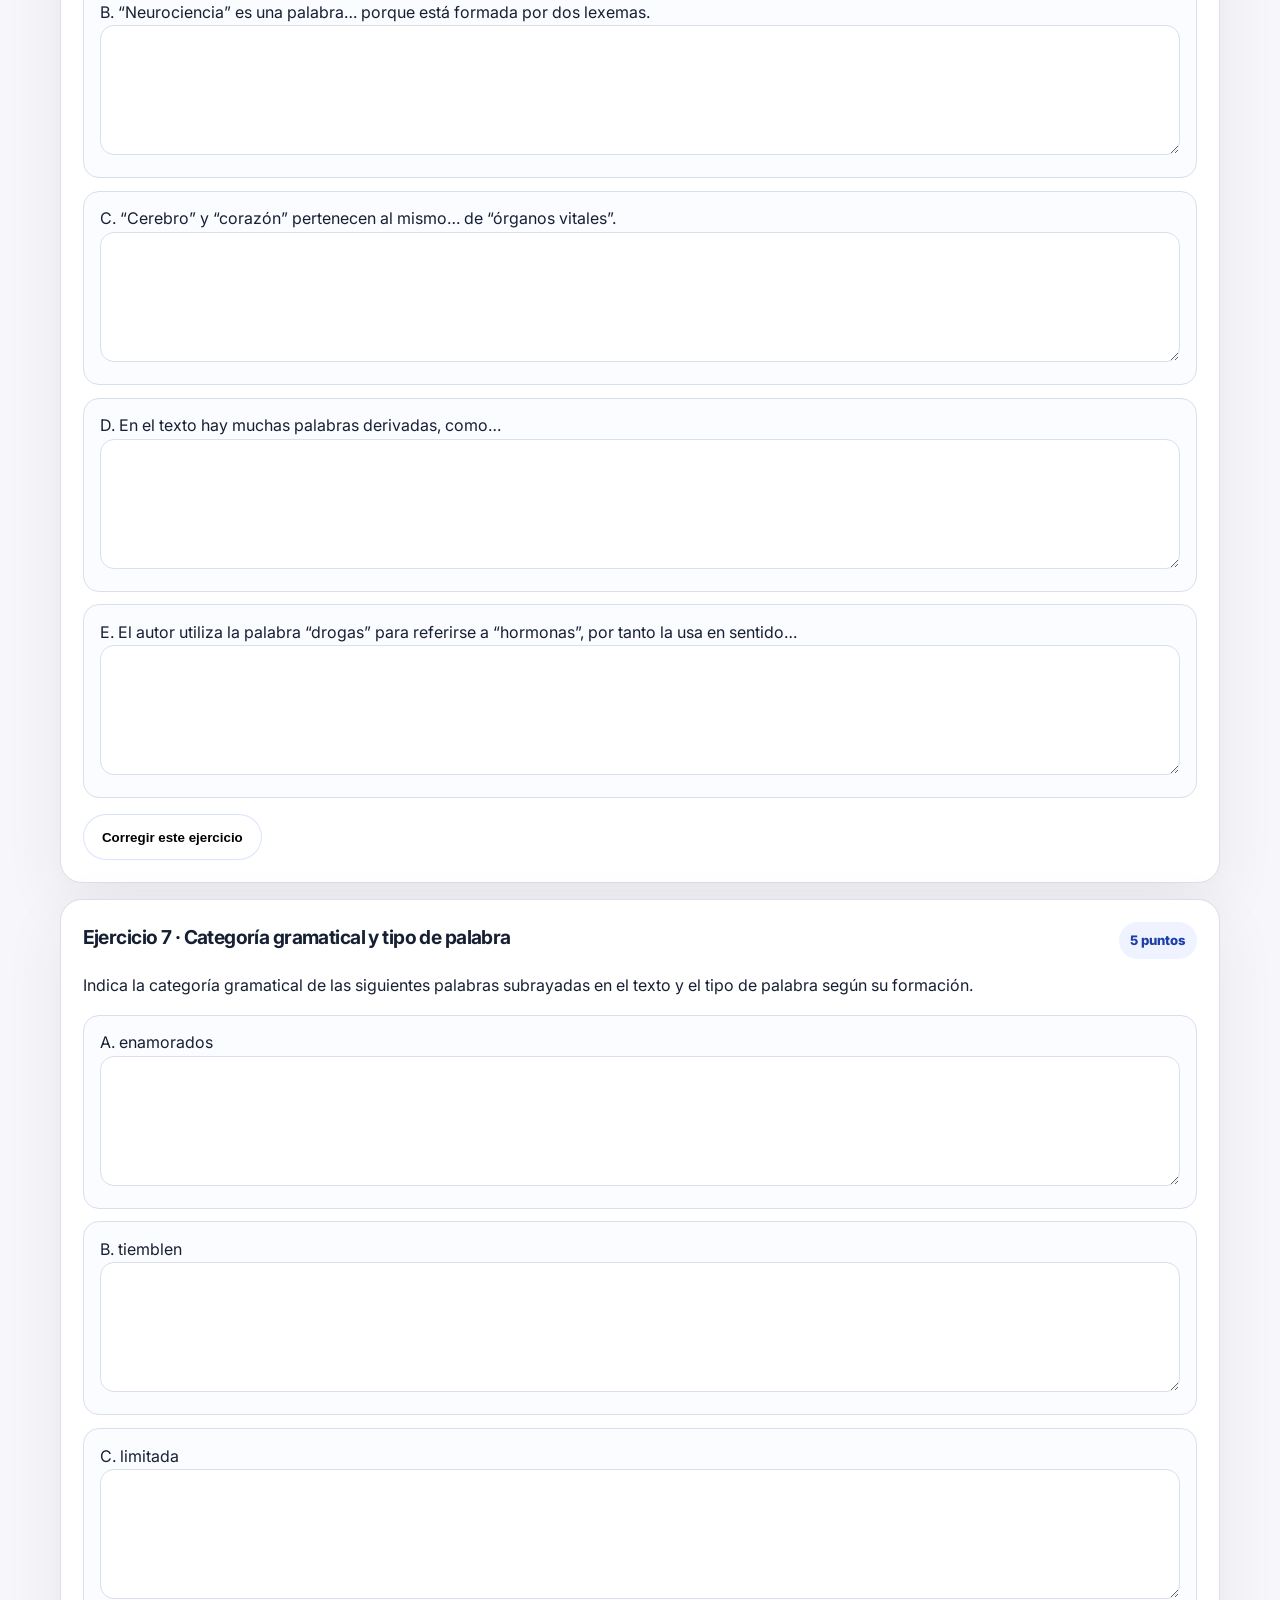
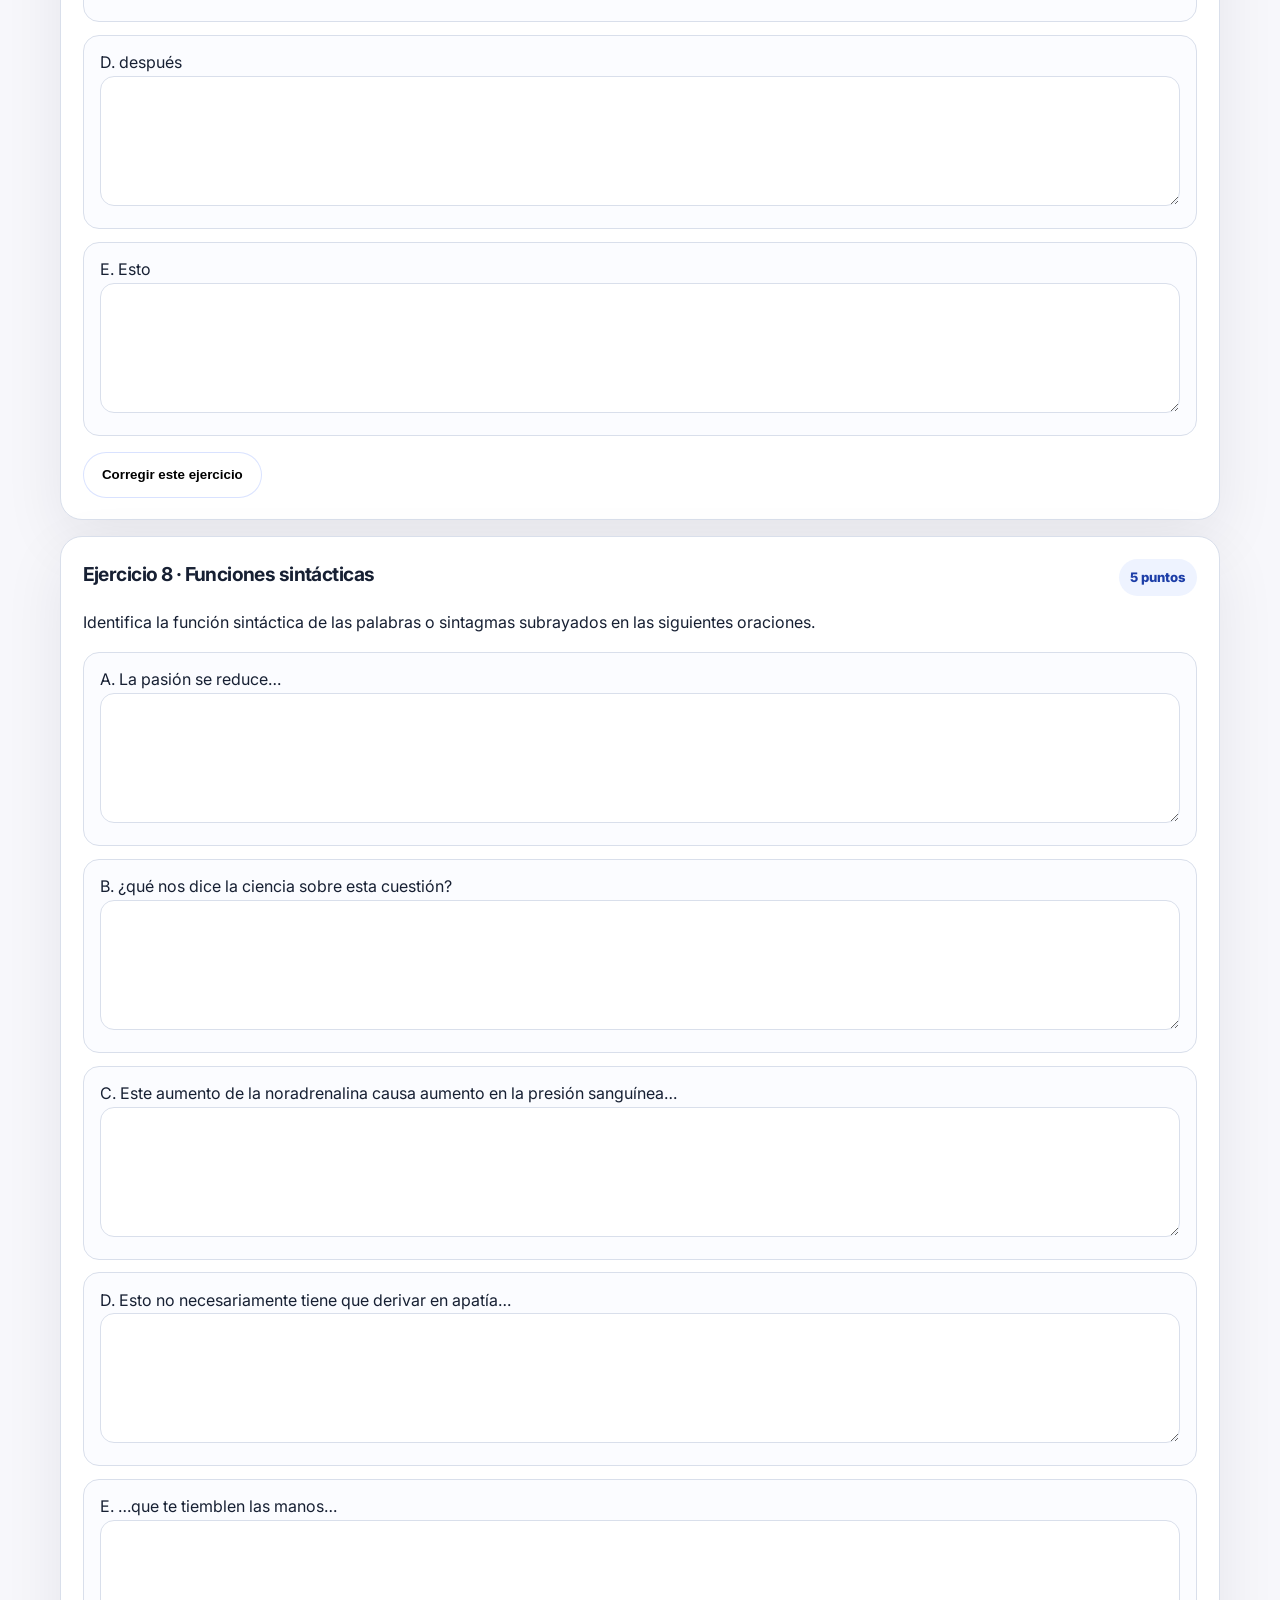
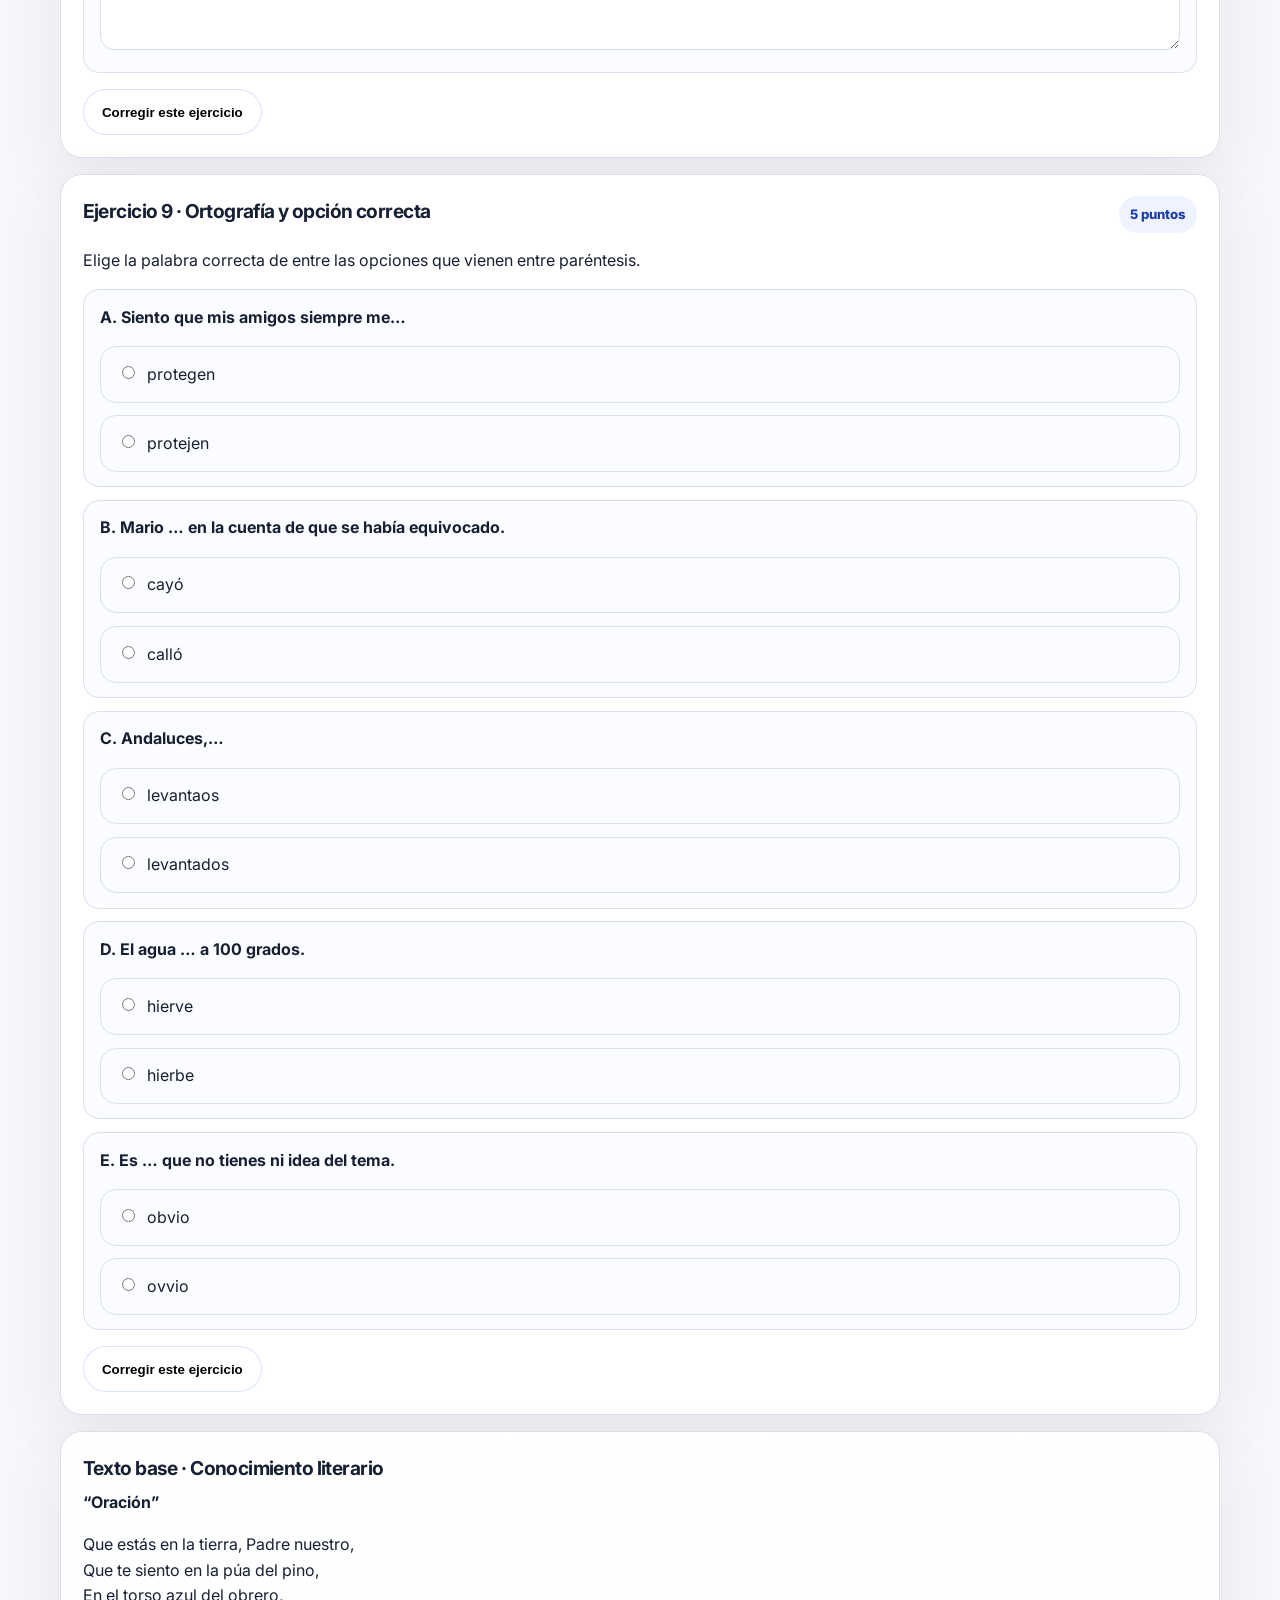
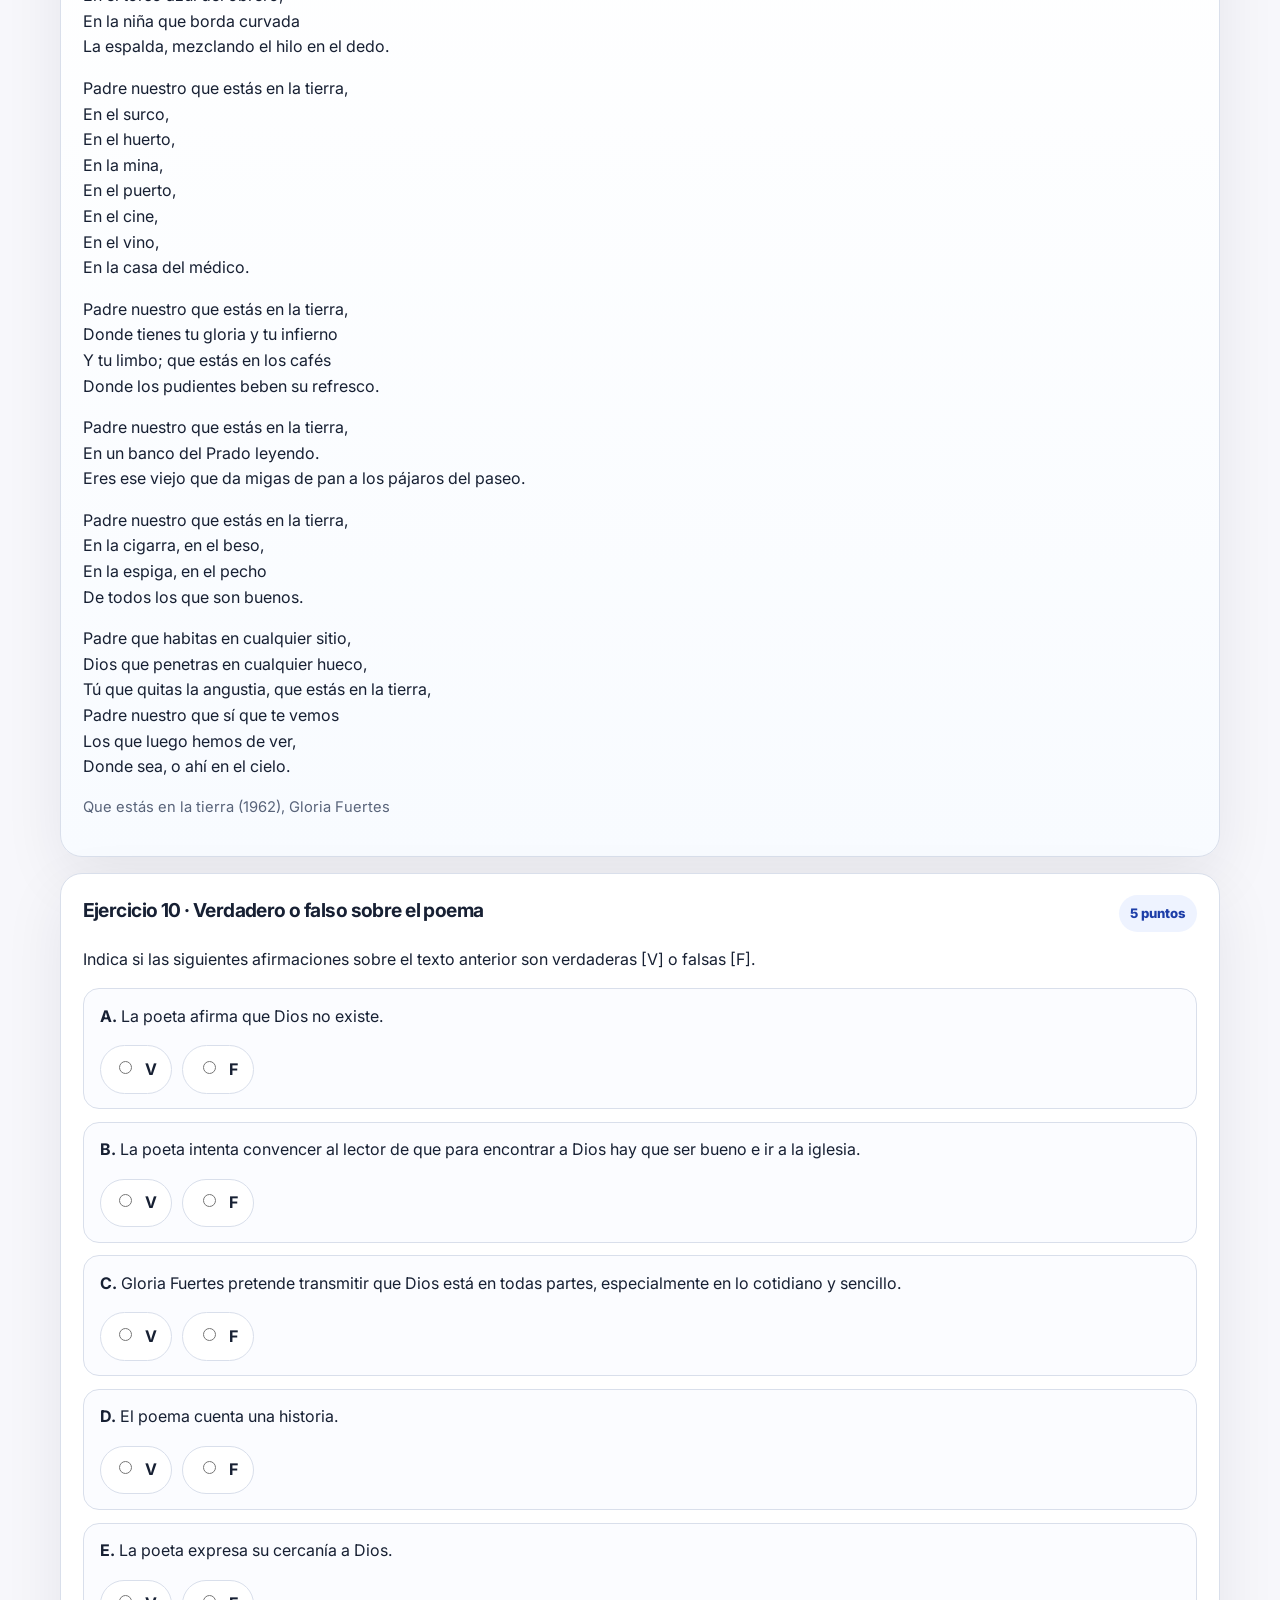
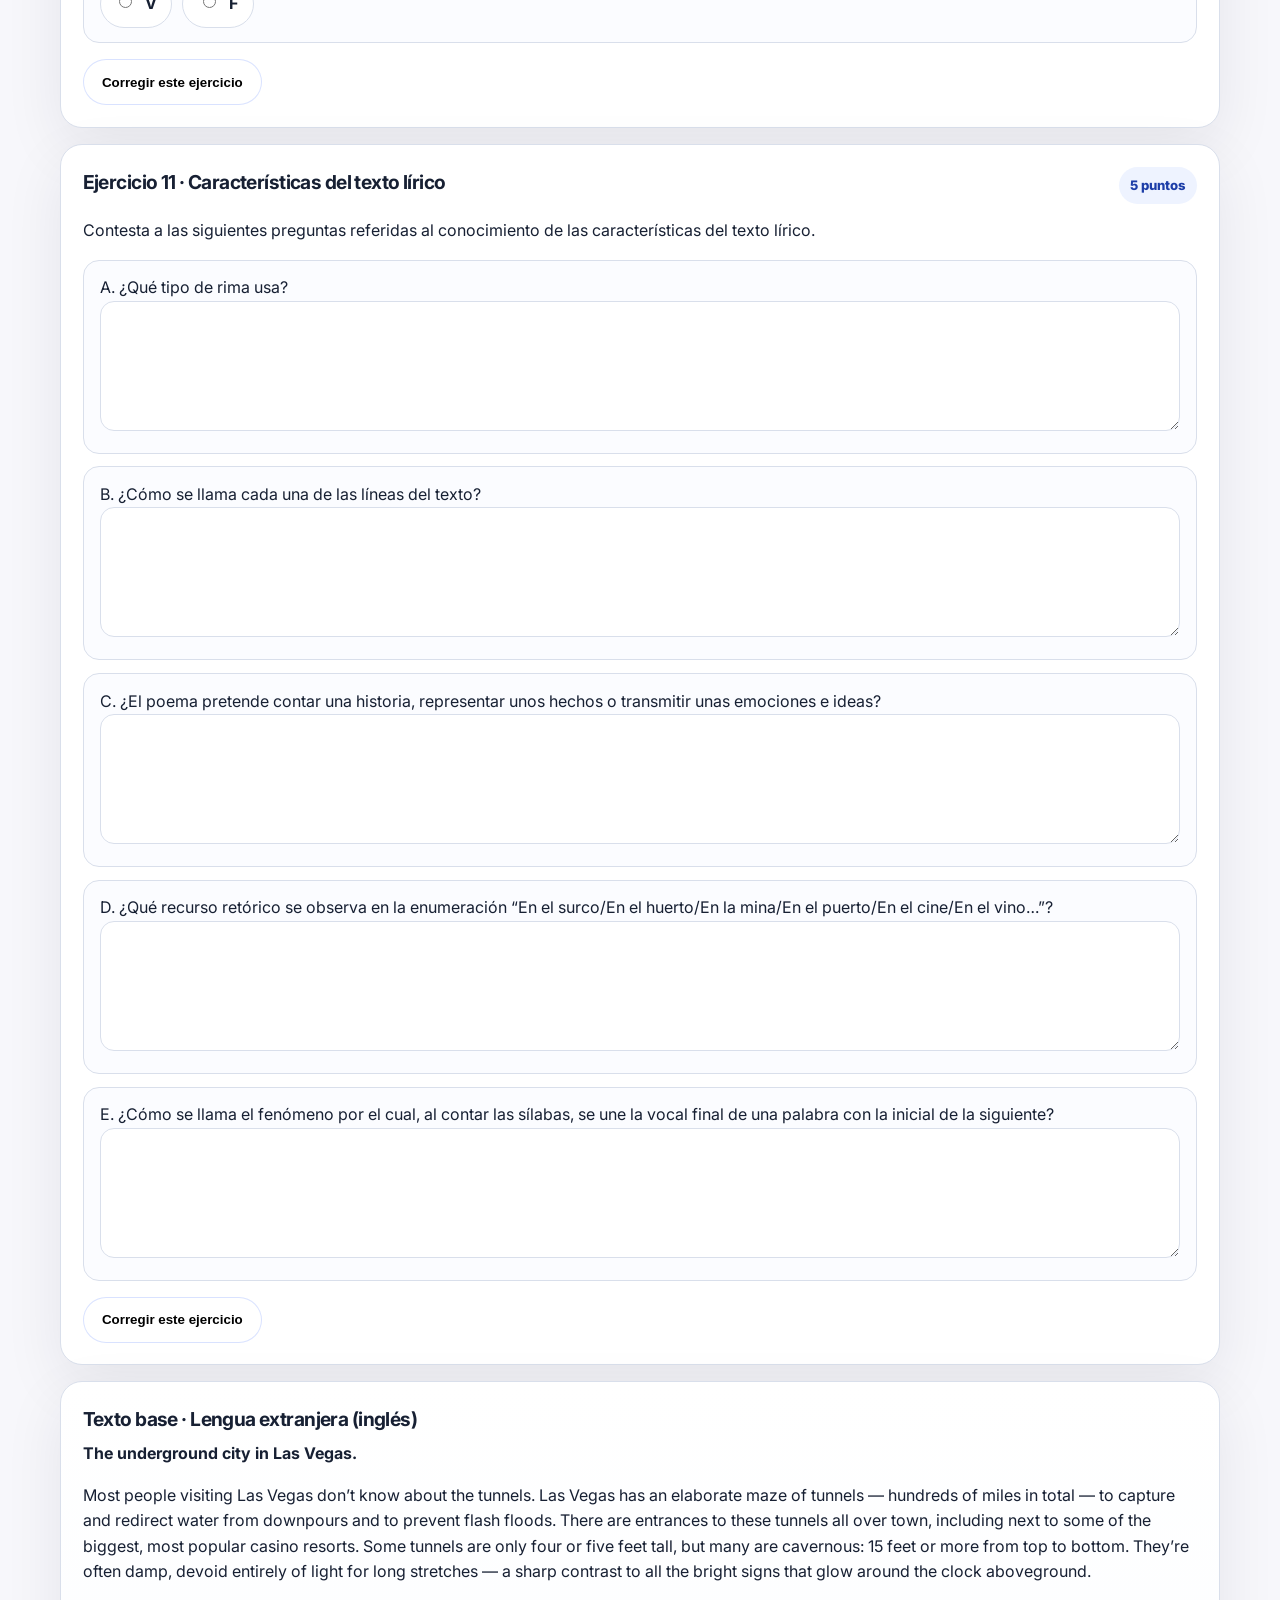
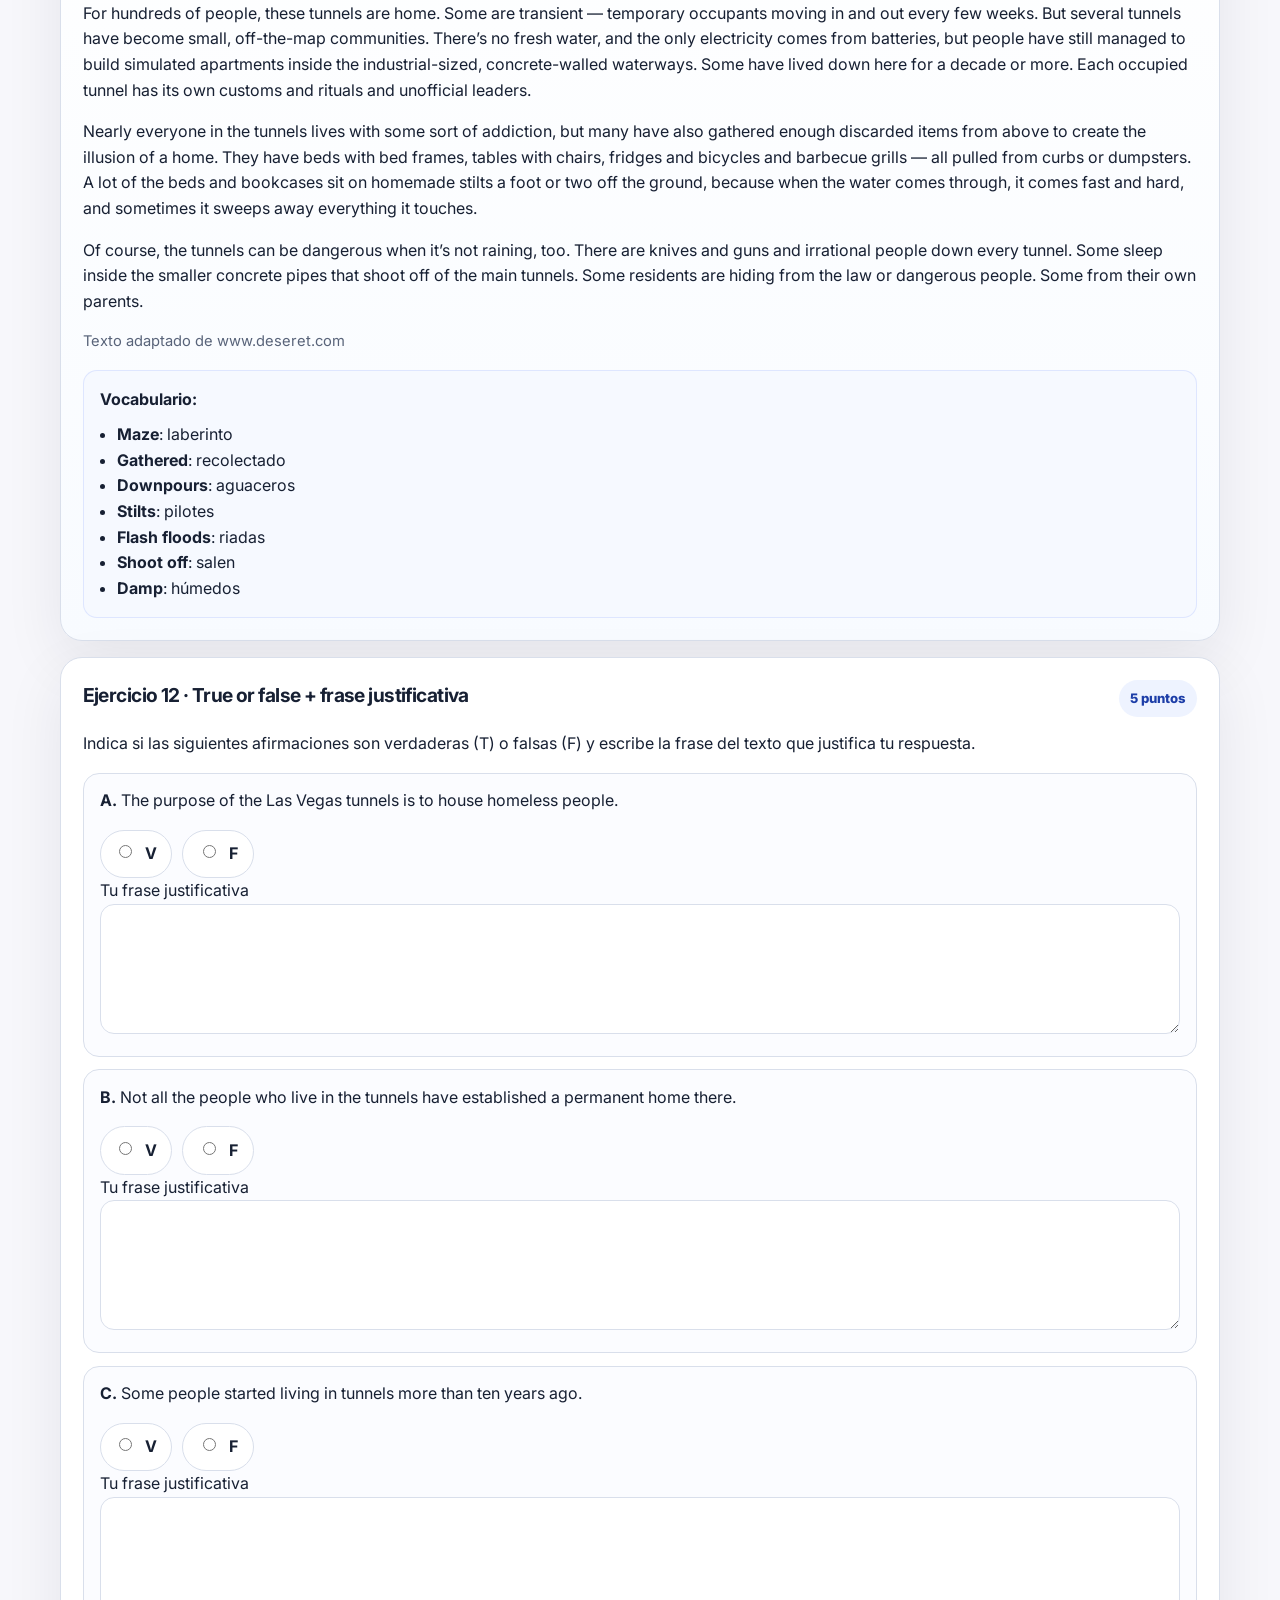
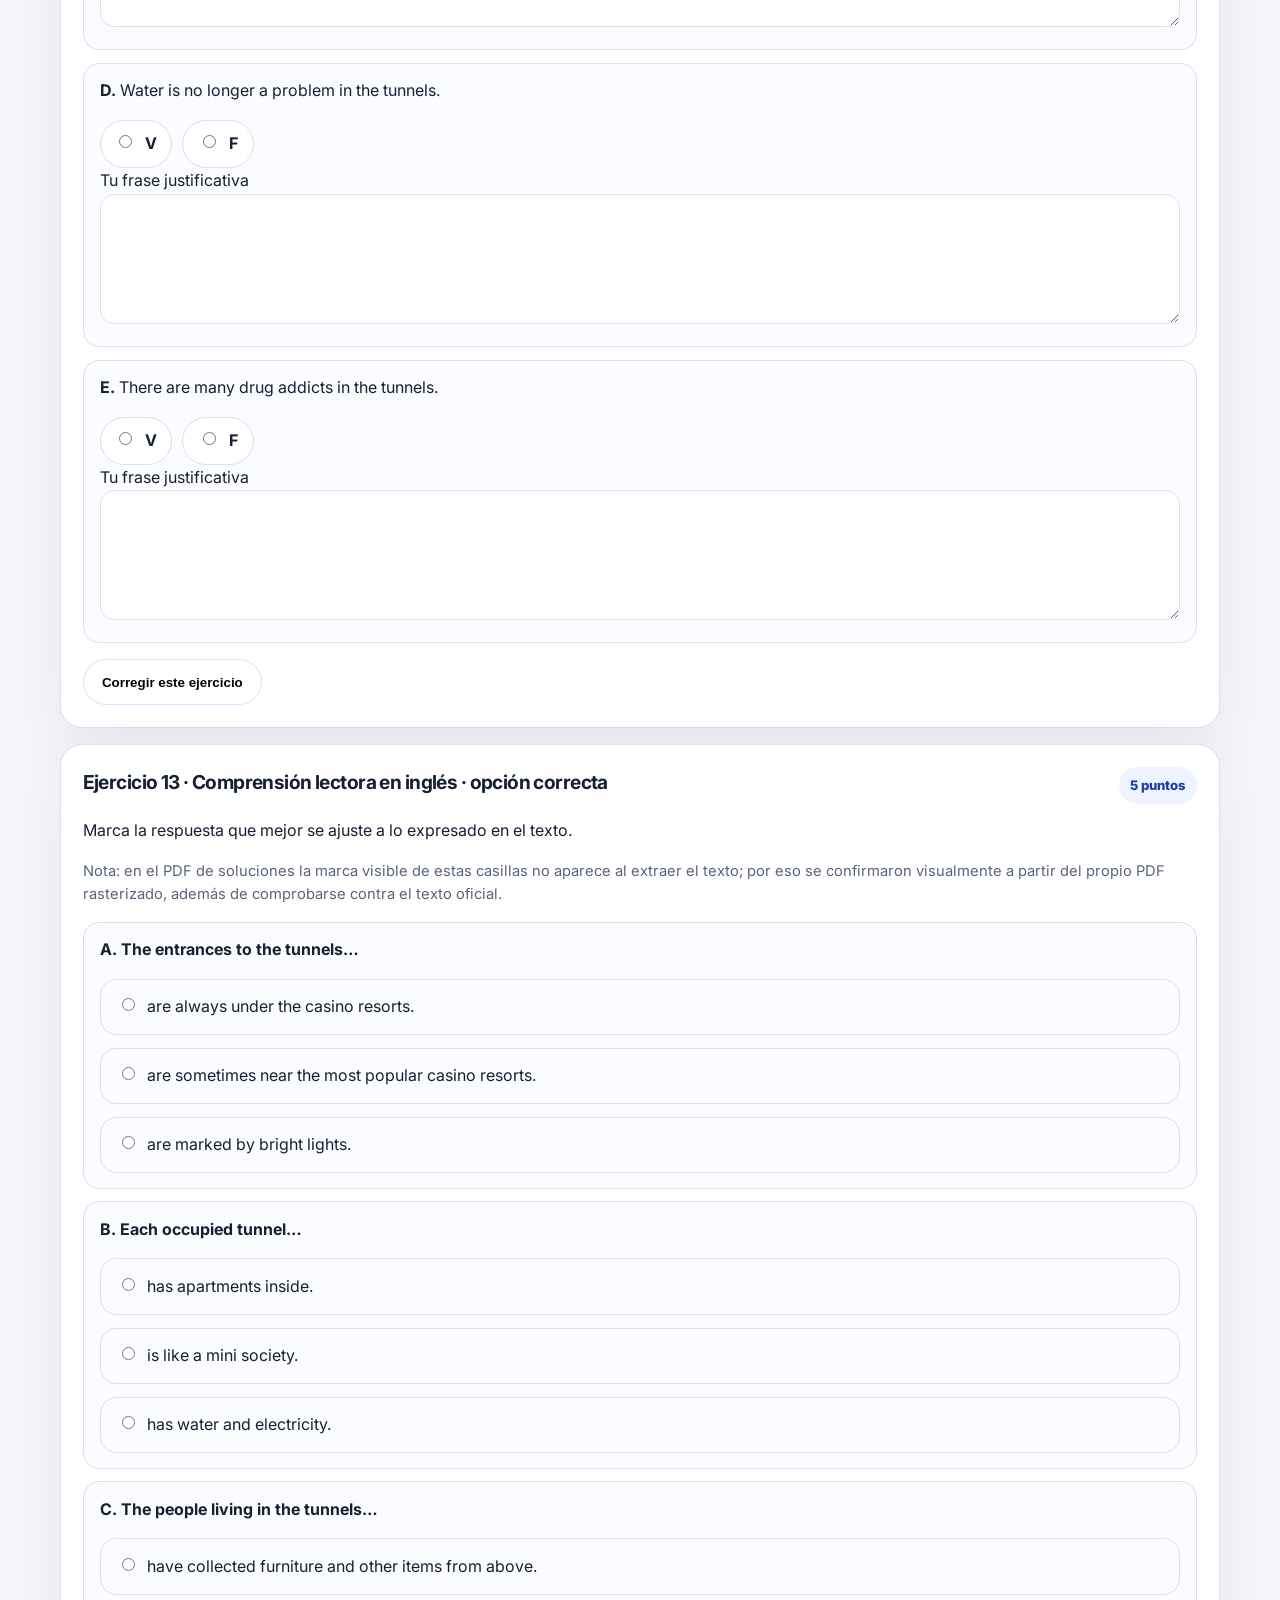
==== commit 5415eab3: "feat: simplify standalone exam page" ====
--- a/examen.html
+++ b/examen.html
@@ -16,7 +16,7 @@
     />
     <link rel="stylesheet" href="styles.css" />
   </head>
-  <body>
+  <body class="exam-page">
     <header class="hero hero--compact">
       <div class="wrap hero__inner hero__inner--compact">
         <nav class="topbar" aria-label="Principal">
@@ -29,10 +29,10 @@
 
         <section class="hero__copy hero__copy--wide">
           <span class="eyebrow">Examen online</span>
-          <h1>Haz el examen en una página aparte</h1>
+          <h1>Examen listo para hacer</h1>
           <p class="lead">
-            Aquí se carga un único examen por URL para que la navegación sea más limpia y cada modelo
-            pueda compartirse con enlace directo.
+            Debajo tienes el examen. Solo hay que responder y pulsar <strong>Corregir este ejercicio</strong>
+            cuando quieras ver la solución.
           </p>
         </section>
       </div>
@@ -42,8 +42,8 @@
       <section class="section">
         <div class="wrap">
           <div id="exam-selector" class="exam-selector"></div>
+          <div id="exam-runner" class="exam-runner"></div>
           <div id="exam-meta" class="exam-meta"></div>
-          <div id="exam-runner" class="exam-runner"></div>
         </div>
       </section>
     </main>
--- a/styles.css
+++ b/styles.css
@@ -60,6 +60,36 @@
   border-bottom: 1px solid rgba(49, 94, 251, 0.08);
 }
 
+.exam-page .hero {
+  background: linear-gradient(180deg, #f5f8ff 0%, #fbfcff 100%);
+}
+
+.exam-page .hero__inner {
+  padding: 0.75rem 0 1rem;
+}
+
+.exam-page .hero__inner--compact {
+  padding-bottom: 0.9rem;
+}
+
+.exam-page .topbar {
+  padding: 0.2rem 0 0.9rem;
+}
+
+.exam-page h1 {
+  font-size: clamp(1.9rem, 6vw, 2.8rem);
+  margin-bottom: 0.5rem;
+}
+
+.exam-page .lead {
+  max-width: 720px;
+  font-size: 1rem;
+}
+
+.exam-page .section {
+  padding-top: 1.25rem;
+}
+
 .topbar {
   display: flex;
   align-items: center;
@@ -429,6 +459,16 @@
 .exam-runner {
   display: grid;
   gap: 1rem;
+}
+
+.exam-online-featured {
+  display: grid;
+  gap: 0.8rem;
+  margin-top: 1rem;
+}
+
+.exam-online-featured .button {
+  width: fit-content;
 }
 
 .exam-index-card {
@@ -481,11 +521,33 @@
   padding: 1.35rem;
 }
 
+.exam-selector__card--simple,
+.exam-meta__card--simple,
+.exam-summary--start {
+  background: linear-gradient(180deg, #ffffff 0%, #f8fbff 100%);
+}
+
+.exam-selector__card--simple h3,
+.exam-meta__card--simple h3,
+.exam-summary--start h3 {
+  margin-bottom: 0.5rem;
+}
+
 .exam-selector__controls {
   display: flex;
   flex-wrap: wrap;
   gap: 0.75rem;
   align-items: center;
+}
+
+.exam-meta details {
+  margin-top: 0.75rem;
+}
+
+.exam-meta summary {
+  cursor: pointer;
+  font-weight: 700;
+  color: var(--primary-dark);
 }
 
 .exam-selector select,
@@ -624,6 +686,16 @@
   align-items: center;
 }
 
+.exam-bool-controls label {
+  min-width: 72px;
+  justify-content: center;
+  padding: 0.65rem 0.8rem;
+  border: 1px solid var(--line);
+  border-radius: 999px;
+  background: #fff;
+  font-weight: 700;
+}
+
 .exam-actions {
   margin-top: 1rem;
 }
@@ -713,6 +785,10 @@
     padding-bottom: 3.25rem;
   }
 
+  .exam-page .hero__inner {
+    padding-bottom: 0.75rem;
+  }
+
   .footer__inner {
     flex-direction: column;
     align-items: flex-start;
